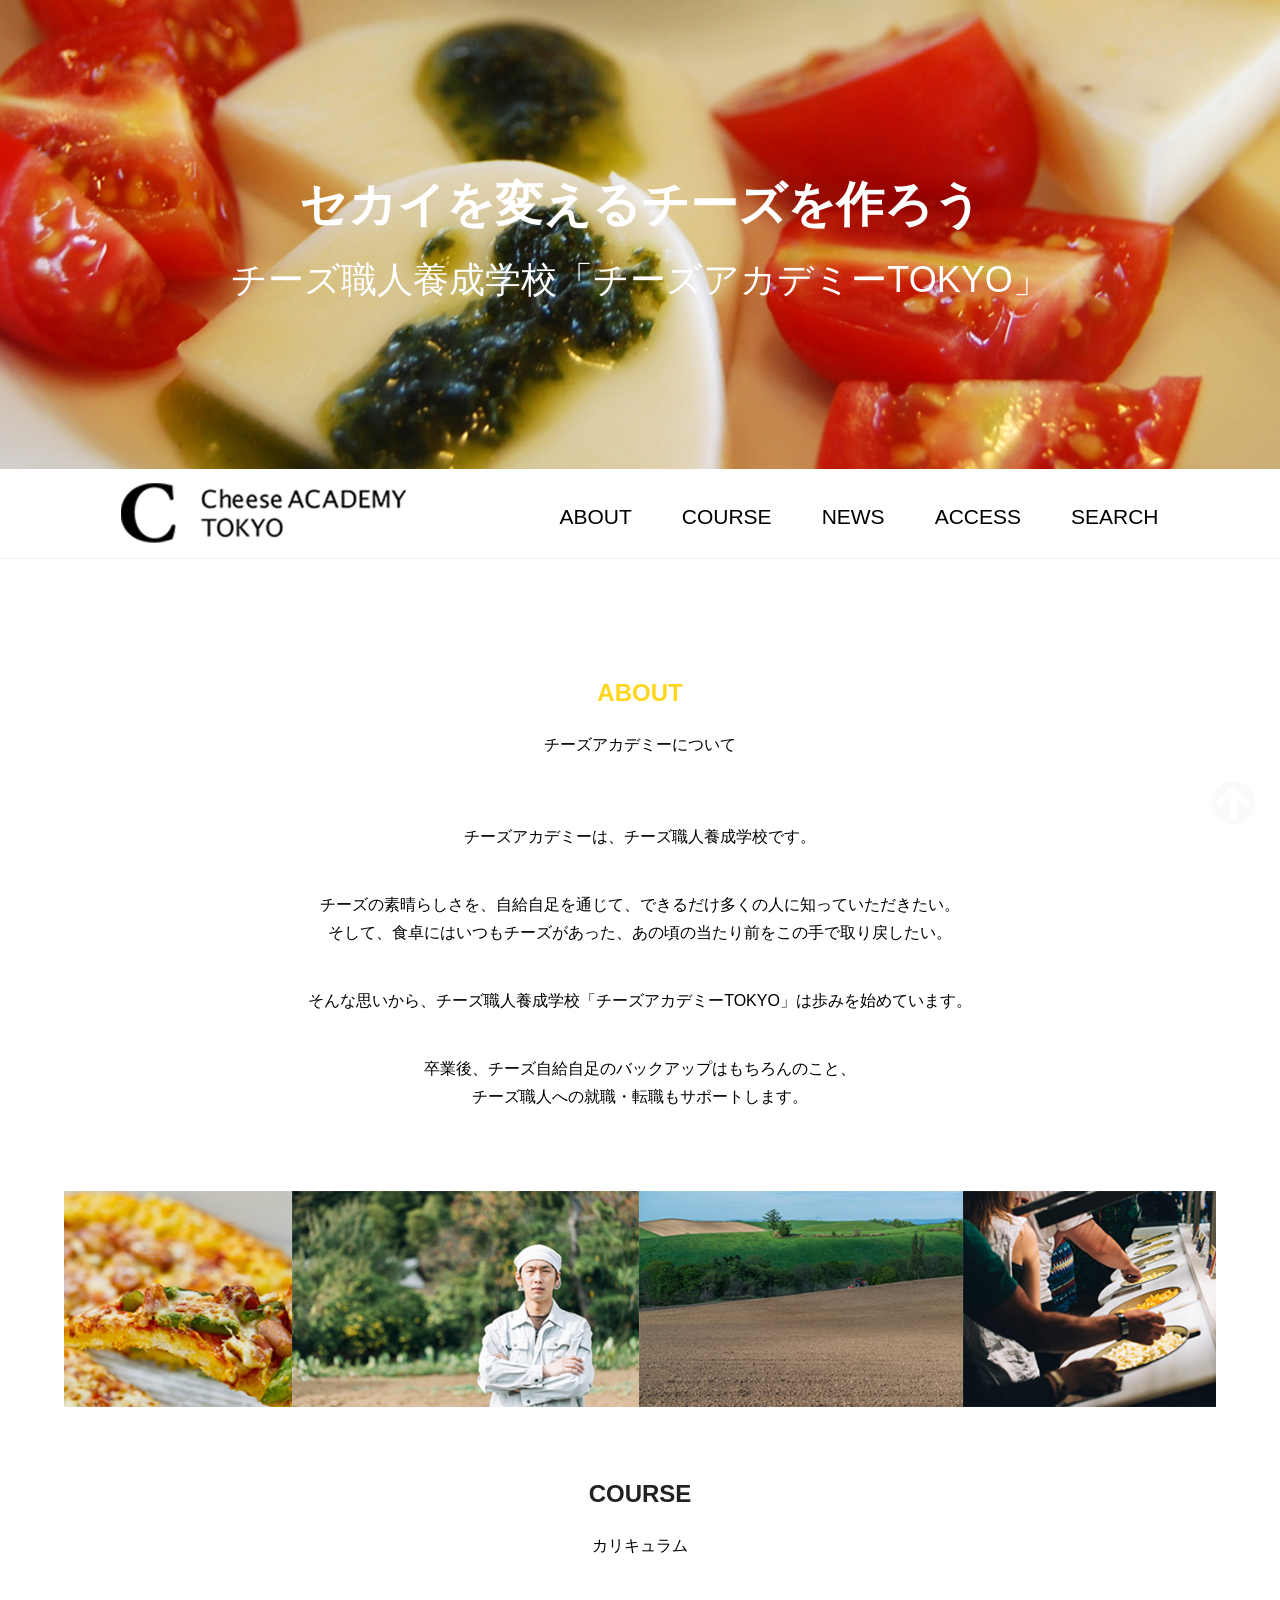
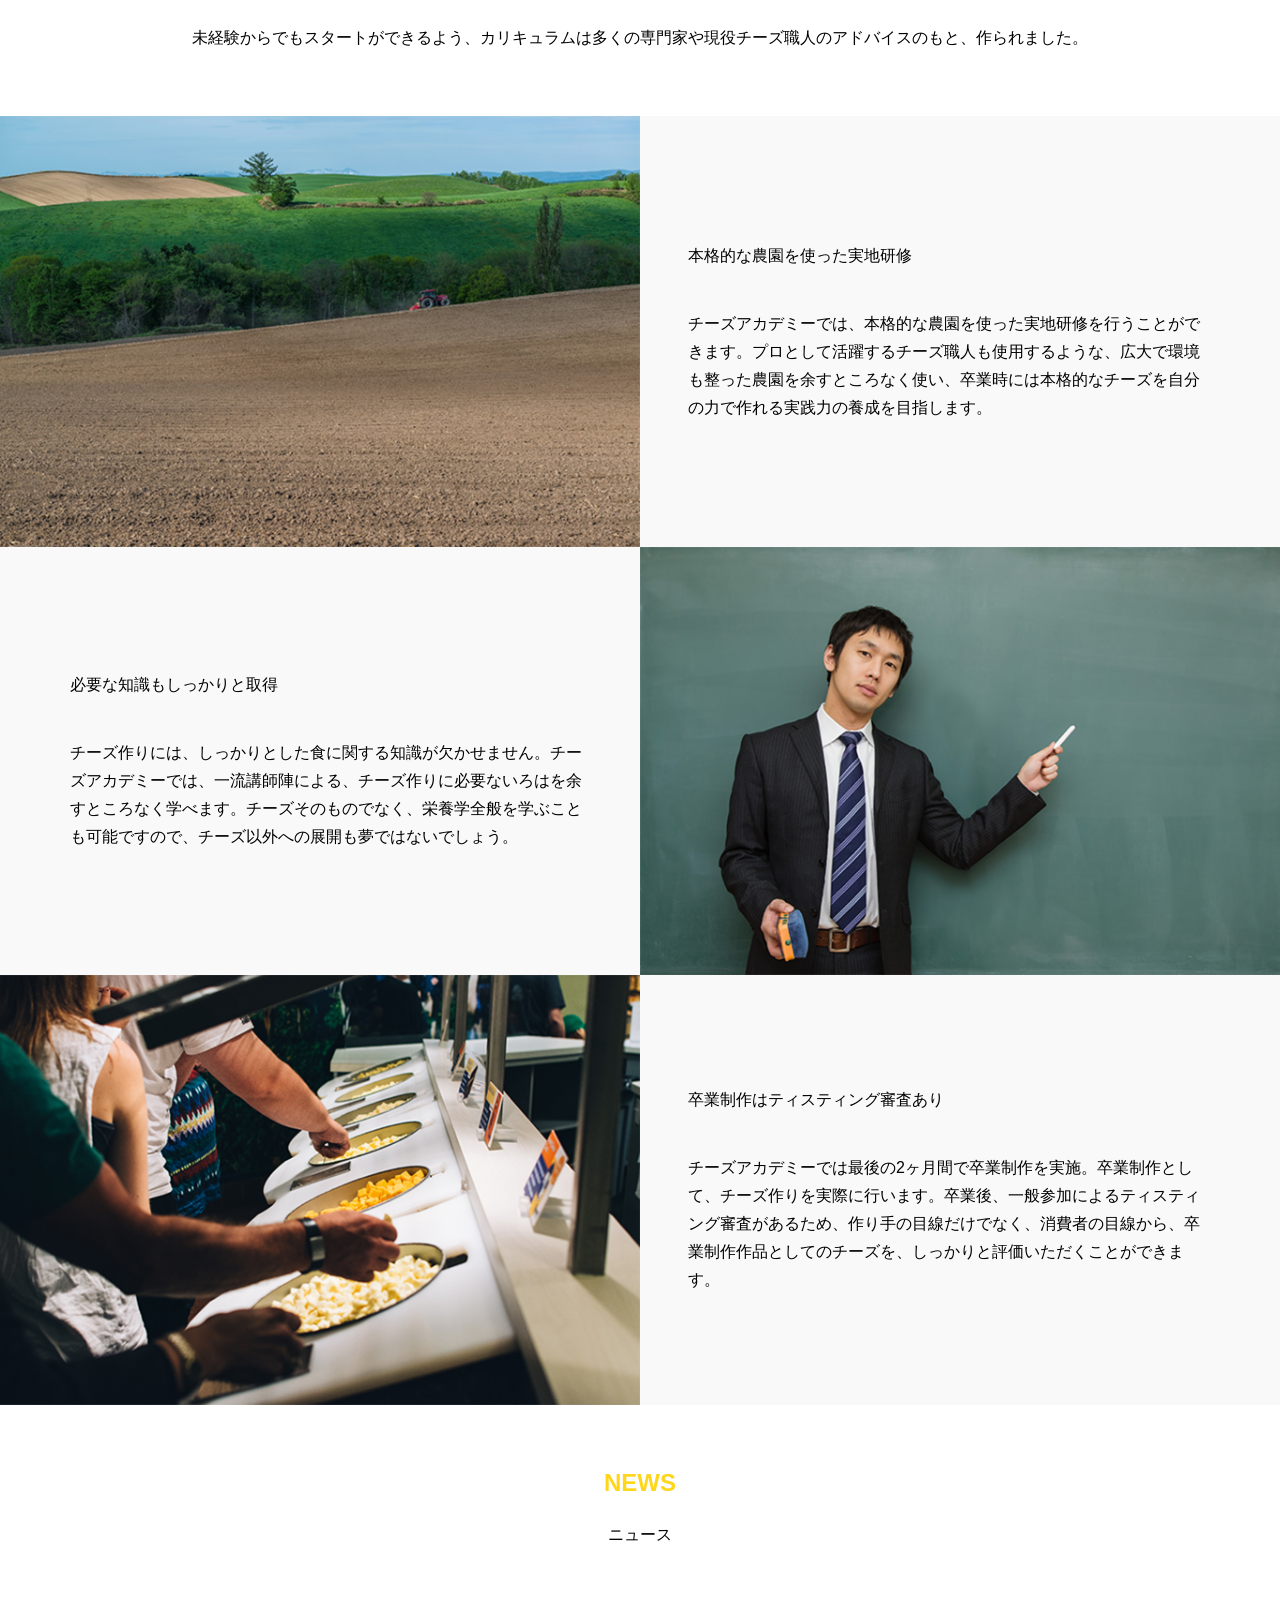
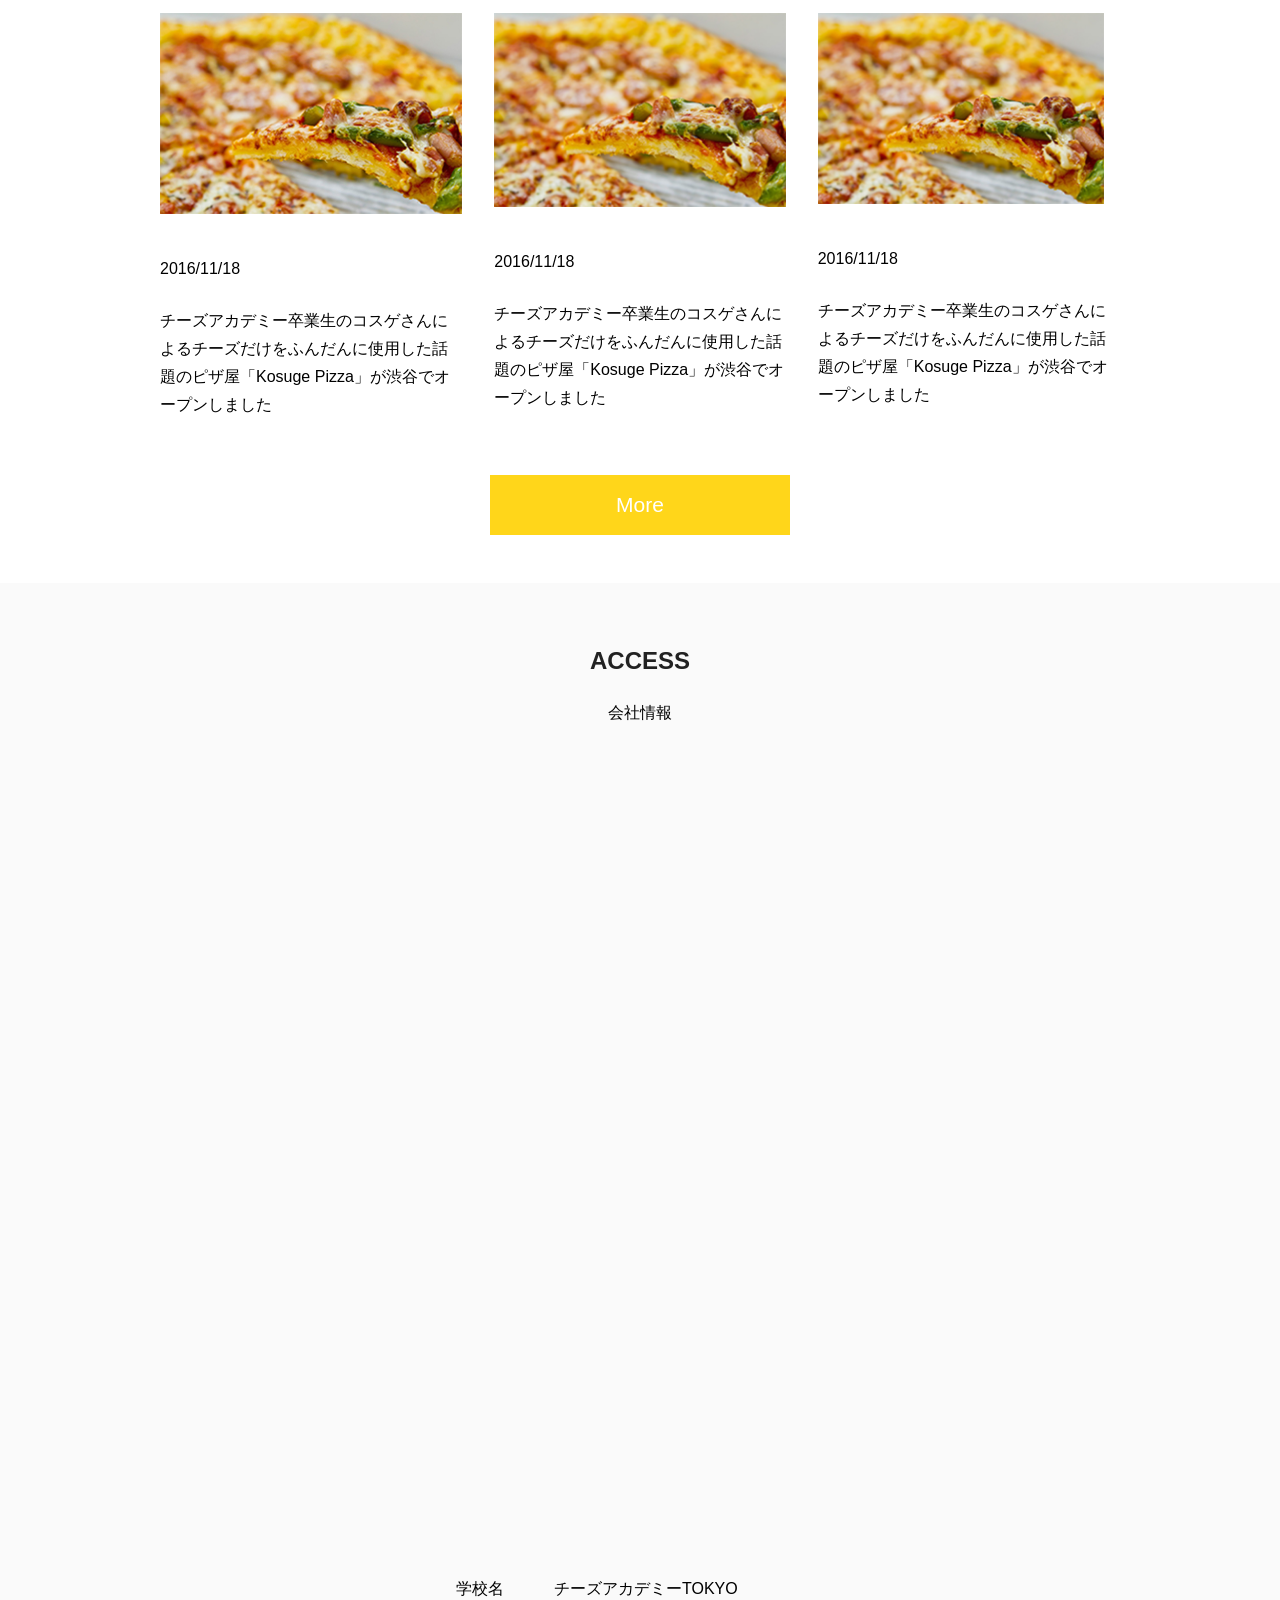
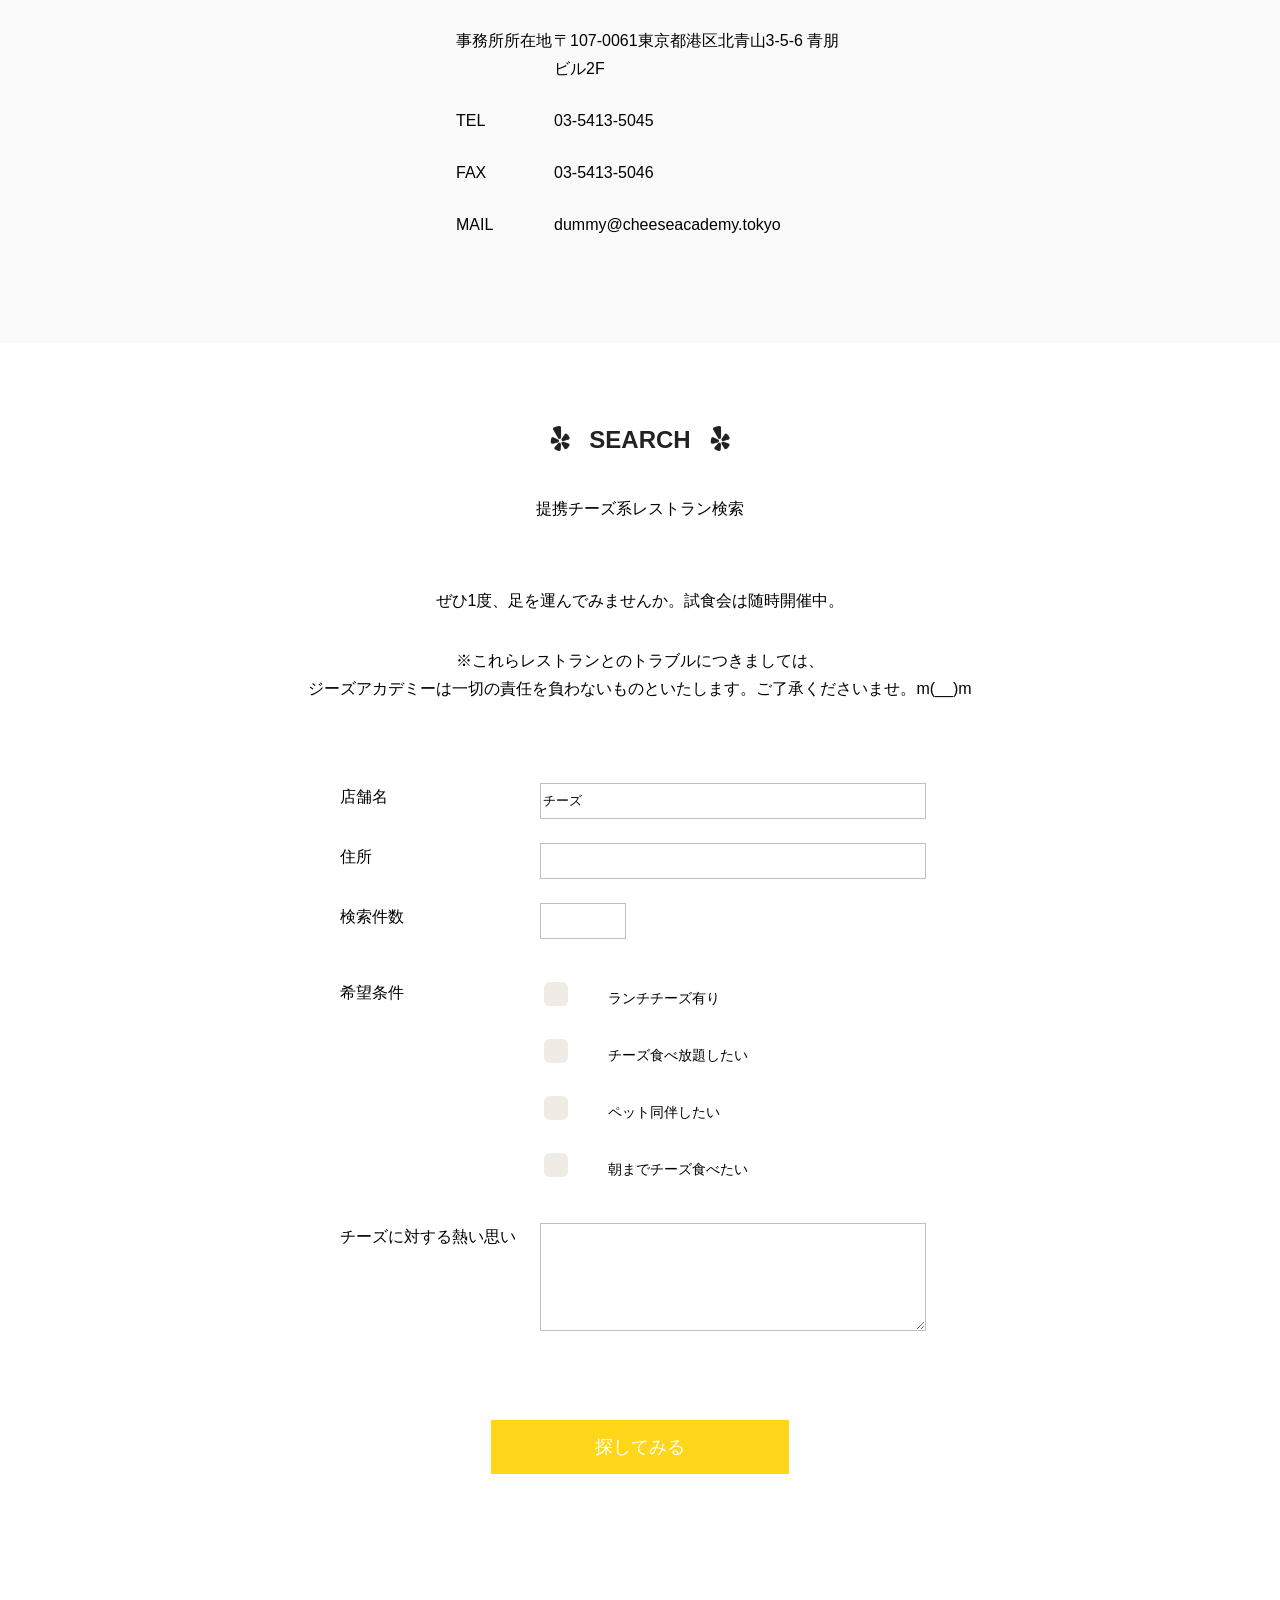
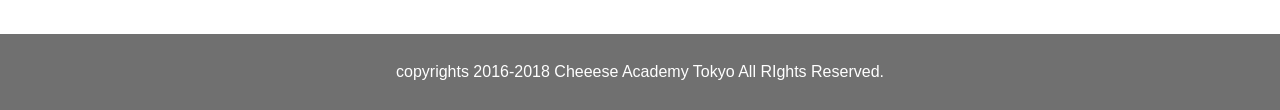
==== index.html @ 46c02a6f "folder structure changed" ====
<!DOCTYPE html>
<html lang="ja">
<head>
    <meta charset="UTF-8">
    <meta name="viewport" content="width=device-width, initial-scale=1.0">
    <meta http-equiv="X-UA-Compatible" content="ie=edge">
    <title>チーズアカデミー</title>
    <meta name="description"
    content="世界を変えるチーズを作ろう。チーズアカデミーは、チーズ職人を養成するための学校です。">
    <meta name="format-detection" content="telephone=no">
    <meta property="og:title" content="チーズアカデミー">
    <meta property="og:type" content="website" />
    <meta property="og:url" content="#" />
    <meta property="og:image" content="images/common/ogimage.png">
    <meta property="og:site_name" content="チーズアカデミー" />
    <meta property="og:description" content="世界を変えるチーズを作ろう。チーズアカデミーは、チーズ職人を養成するための学校です。" />
    <link rel="canonical" href="#">
    <!-- <link rel="icon" href="favicon.ico"> -->
    <link rel="apple-touch-icon" sizes="180x180" href="favicon.ico">
    <!-- <link rel="shortcut icon" href="favicon.ico"> -->
    <!-- <link rel="stylesheet" href="candlestick-master/dist/candlestick.min.css">
    <link rel="stylesheet" href="https://stackpath.bootstrapcdn.com/bootstrap/4.1.3/css/bootstrap.min.css" integrity="sha384-MCw98/SFnGE8fJT3GXwEOngsV7Zt27NXFoaoApmYm81iuXoPkFOJwJ8ERdknLPMO" crossorigin="anonymous"> -->
    <link rel="stylesheet" href="css/reset.css">
    <link rel="stylesheet" href="https://use.fontawesome.com/releases/v5.0.10/css/all.css" integrity="sha384-+d0P83n9kaQMCwj8F4RJB66tzIwOKmrdb46+porD/OvrJ+37WqIM7UoBtwHO6Nlg" crossorigin="anonymous">
    <link rel="stylesheet" href="css/style.css">
</head>
<body>
    <!-- スクロールビヘイビアースムース？？ -->
    <header>
        <div class="header">
            <img src="images/pc/header/hero_img.jpg" alt="" class="hero-img-pc">
            <img src="images/mobile/header/hero_image__mobile.jpg" alt="" class="hero-img-mobile">
            <div class="header-wrapper">
                <h1>セカイを変えるチーズを作ろう</h1>
                <p class=header-text>チーズ職人養成学校「チーズアカデミーTOKYO」</p>
            </div>
        </div>
    </header>

    <!-- <button class="btn-trigger">
        <svg viewBox="0 0 44 44" xmlns:xlink="http://www.w3.org/1999/xlink" role="img" aria-labelledby="menuButtonTitle">
            <title id="menuButtonTitle">Menu</title>
            <symbol id="bar">
                <rect width="28" height="2" fill="#f0f0f0"></rect>
            </symbol>
            <use xlink:href="#bar" x="8" y="14"></use>
            <use xlink:href="#bar" x="8" y="24"></use>
            <use xlink:href="#bar" x="8" y="34"></use>
        </svg>
    </button> -->

    <nav class="nav_uline">
        <div class="list-wrapper">
            <div class="logo-wrapper">
                <img src="images/pc/header/header_logo.png" alt="" class="logo-img">
                <img src="images/mobile/header/header_logo__mobile.png" alt="" class="logo-img-mobile">
            </div>
            <ul class="list">
                <li class="li-parent"><a href="#about" class=li>ABOUT</a></li>
                <li class="li-parent"><a href="#course" class=li>COURSE</a></li>
                <li class="li-parent"><a href="#news" class=li>NEWS</a></li>
                <li class="li-parent"><a href="#access" class=li>ACCESS</a></li>
                <li class="li-parent"><a href="#contact" class=li>SEARCH</a></li>
            </ul>
        </div>

        <div class="nav-icon">
            <div id="nav-drawer">
                <input id="nav-input" type="checkbox" class="nav-unshown">
                <label id="nav-open" for="nav-input">
                    <span></span>
                    <span></span>
                    <span></span>
                </label>
                <label class="nav-unshown" id="nav-close" for="nav-input"></label>
                <div id="nav-content">
                    <ul class="list-mobile">
                        <li class="li-parent-mobile li_about"><a href="#about" class=li>ABOUT</a></li>
                        <li class="li-parent-mobile"><a href="#course" class=li>COURSE</a></li>
                        <li class="li-parent-mobile"><a href="#news" class=li>NEWS</a></li>
                        <li class="li-parent-mobile"><a href="#access" class=li>ACCESS</a></li>
                        <li class="li-parent-mobile li_contact"><a href="#contact" class=li>SEARCH</a></li>
                    </ul>
            </div>
        </div>

    </nav>
    <main>
        <section id="about" class="about">
            <h2>ABOUT</h2>
            <p class="sub-title">チーズアカデミーについて</p>
            <p class="about-text">チーズアカデミーは、チーズ職人養成学校です。</p>
            <p class="about-text">チーズの素晴らしさを、自給自足を通じて、できるだけ多くの人に知っていただきたい。<br>
                そして、食卓にはいつもチーズがあった、あの頃の当たり前をこの手で取り戻したい。</p>
            <p class="about-text">そんな思いから、チーズ職人養成学校「チーズアカデミーTOKYO」は歩みを始めています。</p>
            <p class="about-text-last">卒業後、チーズ自給自足のバックアップはもちろんのこと、<br>
                    チーズ職人への就職・転職もサポートします。</p>
            <ul class="about_list fadein fadein.scrollin">
                <li><img src="images/pc/about/about_04.jpg" alt="" class="about_img"></li>
                <li><img src="images/pc/about/about_03.jpg" alt="" class="about_img"></li>
                <li><img src="images/pc/about/about_02.jpg" alt="" class="about_img"></li>
                <li><img src="images/pc/about/about_01.jpg" alt="" class="about_img"></li>
            </ul>
            <div  class="about_img_mobile fadein fadein.scrollin">
                <img src="images/mobile/about/about_img__mobile.jpg" alt="">
            </div>
        </section>
        <section id="course" class="course">
            <h2 class="course_title">COURSE</h2>
            <p class="curriculum">カリキュラム</p>
            <p class="text">未経験からでもスタートができるよう、カリキュラムは多くの専門家や現役チーズ職人のアドバイスのもと、作られました。</p>
            <div class="div_course">
                <div class="course_img_wrapping fadein fadein.scrollin">
                    <img src="images/pc/course/course_01.jpg" class="training_img">
                </div>
                <div class="training_list">
                    <p class="training_header">本格的な農園を使った実地研修</p>
                    <p class="training_text">チーズアカデミーでは、本格的な農園を使った実地研修を行うことができます。プロとして活躍するチーズ職人も使用するような、広大で環境も整った農園を余すところなく使い、卒業時には本格的なチーズを自分の力で作れる実践力の養成を目指します。</p>
                </div>
            </div>
            <div class=div_knowledge>
                <div class="knowledge_img_wrapping fadein fadein.scrollin">
                    <img src="images/pc/course/course_02.jpg" class="knowledge_img">
                </div>
                <div class="knowledge_list_wrapping">
                    <div class="knowledge_list">
                        <p class="knowledge_header">必要な知識もしっかりと取得</p>
                        <p class="knowledge_text">チーズ作りには、しっかりとした食に関する知識が欠かせません。チーズアカデミーでは、一流講師陣による、チーズ作りに必要ないろはを余すところなく学べます。チーズそのものでなく、栄養学全般を学ぶことも可能ですので、チーズ以外への展開も夢ではないでしょう。</p>
                    </div>
                </div>
            </div>
            <div class="div_tasting">
                <div class="tasting_img_wrapping fadein fadein.scrollin">
                    <img src="images/pc/course/course_03.jpg" class="tasting_img">
               </div>
                <div class="tasting_list">
                    <p class="tasting_header">卒業制作はティスティング審査あり</p>
                    <p class="tasting_text">チーズアカデミーでは最後の2ヶ月間で卒業制作を実施。卒業制作として、チーズ作りを実際に行います。卒業後、一般参加によるティスティング審査があるため、作り手の目線だけでなく、消費者の目線から、卒業制作作品としてのチーズを、しっかりと評価いただくことができます。</p>
                </div>
            </div>
        </section>
        <section>
            <h2 id="news" class="news_title">NEWS</h2>
            <p class="news_title2">ニュース</p>
            <ul class=news_list>
                <li class=news1>
                    <div class="news1_img_wrapping fadein fadein.scrollin"><img src="images/pc/news/news_img.jpg" alt"#" class="news_img1"></div>
                    <p class="news_date1">2016/11/18</p>
                    <p class="news_text1">チーズアカデミー卒業生のコスゲさんによるチーズだけをふんだんに使用した話題のピザ屋「Kosuge Pizza」が渋谷でオープンしました</p>
                </li>
                <li class=news2>
                    <div class="news2_img_wrapping fadein fadein.scrollin"><img src="images/pc/news/news_img.jpg" alt"#" class="news_img2"></div>
                    <p class="news_date2">2016/11/18</p>
                    <p class="news_text2">チーズアカデミー卒業生のコスゲさんによるチーズだけをふんだんに使用した話題のピザ屋「Kosuge Pizza」が渋谷でオープンしました</p>
                </li>
                <li class=news3>
                    <div class="news2_img_wrapping fadein fadein.scrollin"><img src="images/pc/news/news_img.jpg" alt"#" class="news_img3"></div>
                    <p class="news_date3">2016/11/18</p>
                    <p class="news_text3">チーズアカデミー卒業生のコスゲさんによるチーズだけをふんだんに使用した話題のピザ屋「Kosuge Pizza」が渋谷でオープンしました</p>
                </li>
            </ul>
            <a href="#" class="btn">More</a>
        </section>
        <section class="section_access">
            <h2 class="access" id="access">ACCESS</h2>
            <p class="access_title2">会社情報</p>
            <div class="map">
                <iframe src="https://www.google.com/maps/embed?pb=!1m18!1m12!1m3!1d3241.394942515328!2d139.71155614963016!3d35.66727618010041!2m3!1f0!2f0!3f0!3m2!1i1024!2i768!4f13.1!3m3!1m2!1s0x60188c9fa9e2e881%3A0x35396adb5ba7ce03!2sG&#39;s+ACADEMY+TOKYO!5e0!3m2!1sja!2sjp!4v1539443803360&wmode=transparent" width="600" height="450" frameborder="0" style="border:0" allowfullscreen></iframe>
            </div>
            <dl class="access_list_wrapper">
                <dt class="access_item">学校名</dt>
                <dd class="access_text">チーズアカデミーTOKYO</dd>
                <dt class="access_item">事務所所在地</dt>
                <dd class="access_text">〒107-0061東京都港区北青山3-5-6 青朋ビル2F</dd>
                <dt class="access_item">TEL</dt>
                <dd class="access_text">03-5413-5045</dd>
                <dt class="access_item">FAX</dt>
                <dd class="access_text">03-5413-5046</dd>
                <dt class="access_item">MAIL</dt>
                <dd class="access_text access_text_last">dummy@cheeseacademy.tokyo</dd>
            </dl>
        </section>
        <section>
            <h2 id="contact" class="contact">SEARCH</h2>
            <p class="contact_subtitle">提携チーズ系レストラン検索</p>
            <p class="contact_text1">ぜひ1度、足を運んでみませんか。試食会は随時開催中。<br>
            </p>
            <p class="contact_text2">※これらレストランとのトラブルにつきましては、<br>
                ジーズアカデミーは一切の責任を負わないものといたします。ご了承くださいませ。m(__)m</p>
            <form action="#" method="post">
                <dl class="contact-contents">
                    <dt class="contact-text">店舗名</dt>
                    <dd><input type="text" name="name" class="contact-items1" readonly="readonly" value="チーズ"></dd>
                    <dt class="contact-text">住所</dt>
                    <dd><input type="text" name="address" class="contact-items2"></dd>
                    <dt class="contact-text">検索件数</dt>
                    <dd><input type="test" name="number" class="contact-items3"></dd>
                    <dt class="contact-text check-box">希望条件</dt>
                    <dd class="contact-buttons">
                        <label for="reason1" class="form-label"><input type="checkbox" id="reason1" name="cb" value="起業をしたい">ランチチーズ有り</label>
                        <label for="reason2" class="form-label"><input type="checkbox" id="reason2" name="cb" value="チーズ系企業に就職・転職したい">チーズ食べ放題したい</label>
                        <label for="reason3" class="form-label"><input type="checkbox" id="reason3" name="cb" value="チーズと関わる仕事をしており、仕事に生かしたい">ペット同伴したい</label>
                        <label for="reason4" class="form-label form-label-last"><input type="checkbox" id="reason4" name="cb" value="チーズの教養を身につけたい">朝までチーズ食べたい</label>
                    </dd>
                    <dt class="contact-text">チーズに対する熱い思い</dt>
                    <dd><textarea name="detail" cols="30" rows="10" class="contact-items5"></textarea></dd>
                </dl>
                <input type="button" name="submit" value="探してみる" id="submit" class="submit-btn">
            </form>
            <!-- <input class="js-candlestick" type="checkbox" name="candlestick" value="1" id="myId"> -->
            <!-- <table id="table" border="1">
                <tr><th>店舗名</th><th>アクセス</th></tr>
            </table> -->
            <ul class="gallery" id="gallery"></ul>
        </section>

        <section id="content">

        </section>

        <!-- <section>
                <div class="container">
                        <div class="card-wrapper"></div>
                        <div class="form-container active">
                            <form action="">
                                <input placeholder="Card number" type="text" name="number">
                                <input placeholder="Full name" type="text" name="name">
                                <input placeholder="MM/YY" type="text" name="expiry">
                                <input placeholder="CVC" type="text" name="cvc">
                            </form>
                        </div>
                    </div>
        </section> -->
        <section id="footer_btn_wrapper">
            <a href="#" class="back_btn"><span class="fa fa-arrow-up icon-up"></span></a>
        </section>
    </main>
    <footer class="footer_wrapper">
        <p class="footer">copyrights 2016-2018 Cheeese Academy Tokyo All RIghts Reserved.
        </p>
    </footer>
    <script src="js/jquery-3.3.1.min.js"></script>
    <!-- <script src="https://stackpath.bootstrapcdn.com/bootstrap/4.1.3/js/bootstrap.min.js" integrity="sha384-ChfqqxuZUCnJSK3+MXmPNIyE6ZbWh2IMqE241rYiqJxyMiZ6OW/JmZQ5stwEULTy" crossorigin="anonymous"></script>
    <script src="js/hammer.min.js" type="text/javascript"></script>
    <script src="jquery.hammer.js-master/jquery.hammer.js" type="text/javascript"></script>
    <script src="candlestick-master/dist/candlestick.map.css" type="text/javascript"></script> -->
    <script src="js/imagesloaded.pkgd.min.js"></script>
    <script src="js/masonry.pkgd.min.js"></script>
    <script src="card-master/dist/jquery.card.js"></script>
    <script src="js/script.js"></script>


</body>
</html>
---- candlestick-master/dist/candlestick.min.css ----
.candlestick-wrapper{position:relative;display:inline-block;width:60px;height:auto}.candlestick-wrapper .candlestick-bg.candlestick-disabled{cursor:not-allowed;opacity:.4}.candlestick-wrapper .candlestick-bg.candlestick-disabled.readonly{opacity:.7}.candlestick-wrapper .candlestick-bg,.candlestick-wrapper .candlestick-bg .candlestick-off:before,.candlestick-wrapper .candlestick-bg .candlestick-on:after{background-color:#f5f5f5;border:2px solid #E8E8E8;height:16px;border-radius:15px}.candlestick-wrapper .candlestick-bg.on,.candlestick-wrapper .candlestick-bg.on .candlestick-off:before,.candlestick-wrapper .candlestick-bg.on .candlestick-on:after{background-color:#5cb85c}.candlestick-wrapper .candlestick-bg.off,.candlestick-wrapper .candlestick-bg.off .candlestick-off:before,.candlestick-wrapper .candlestick-bg.off .candlestick-on:after{background-color:#d9534f}.candlestick-wrapper .candlestick-bg.grab:not(.candlestick-disabled ) .candlestick-toggle{cursor:-webkit-grab;cursor:-moz-grab;cursor:grab}.candlestick-wrapper .candlestick-bg .candlestick-toggle{position:absolute;z-index:1;top:0;left:25%;width:20px;height:20px;border-radius:50%;background-color:#e9e9e9;border:1px solid #E8E8E8;transition:.3s;box-shadow:2px 2px 4px rgba(75,75,75,.5)}.candlestick-wrapper .candlestick-bg .candlestick-nc,.candlestick-wrapper .candlestick-bg .candlestick-off,.candlestick-wrapper .candlestick-bg .candlestick-on{cursor:pointer;display:inline-block;vertical-align:middle;height:16px;width:20px}.candlestick-wrapper .candlestick-bg .candlestick-off{position:absolute;left:0;top:0;bottom:0;text-align:center;height:16px;line-height:16px}.candlestick-wrapper .candlestick-bg .candlestick-nc{position:relative;vertical-align:top;left:20px;top:-2px;height:16px;line-height:16px}.candlestick-wrapper .candlestick-bg .candlestick-on{position:absolute;right:0;top:0;bottom:0;text-align:center;height:16px;line-height:16px}.candlestick-wrapper .candlestick-bg .candlestick-on i,.candlestick-wrapper .candlestick-bg.on .candlestick-off i{color:#5cb85c}.candlestick-wrapper .candlestick-bg .candlestick-off i,.candlestick-wrapper .candlestick-bg.off .candlestick-on i{color:#d9534f}.candlestick-wrapper.candlestick-contents{width:306px;height:56px}.candlestick-wrapper.candlestick-contents .candlestick-bg .candlestick-nc,.candlestick-wrapper.candlestick-contents .candlestick-bg .candlestick-off,.candlestick-wrapper.candlestick-contents .candlestick-bg .candlestick-on{width:100px;display:inline-block;height:60px;text-align:center}.candlestick-wrapper.candlestick-contents .candlestick-bg .candlestick-nc{left:100px}.candlestick-wrapper.candlestick-contents .candlestick-bg .candlestick-nc:after,.candlestick-wrapper.candlestick-contents .candlestick-bg .candlestick-off:after,.candlestick-wrapper.candlestick-contents .candlestick-bg .candlestick-on:after{content:attr(data-content);line-height:56px;font-weight:700;text-transform:uppercase}.candlestick-wrapper.candlestick-contents .candlestick-bg,.candlestick-wrapper.candlestick-contents .candlestick-bg .candlestick-off:before,.candlestick-wrapper.candlestick-contents .candlestick-bg .candlestick-on:after{background-color:transparent;border:none;height:100%;border-radius:0}.candlestick-wrapper.candlestick-contents .candlestick-bg{background-color:#FFF;border:3px solid #ededed;border-radius:25px}.candlestick-wrapper.candlestick-contents .candlestick-bg .candlestick-toggle{z-index:0;background-color:#d9534f;border-radius:25px;border:4px solid #FFF;width:100px;height:56px}.candlestick-wrapper.candlestick-contents .candlestick-bg.default .candlestick-nc:after,.candlestick-wrapper.candlestick-contents .candlestick-bg.off .candlestick-off:after,.candlestick-wrapper.candlestick-contents .candlestick-bg.on .candlestick-on:after{color:#FFF}.candlestick-wrapper.candlestick-size-lg{width:120px}.candlestick-wrapper.candlestick-size-lg .candlestick-bg,.candlestick-wrapper.candlestick-size-lg .candlestick-bg .candlestick-off:before,.candlestick-wrapper.candlestick-size-lg .candlestick-bg .candlestick-on:after{height:30px}.candlestick-wrapper.candlestick-size-lg .candlestick-bg .candlestick-toggle{width:40px;height:40px}.candlestick-wrapper.candlestick-size-lg .candlestick-bg .candlestick-nc,.candlestick-wrapper.candlestick-size-lg .candlestick-bg .candlestick-off,.candlestick-wrapper.candlestick-size-lg .candlestick-bg .candlestick-on{height:30px;line-height:30px;width:40px}.candlestick-wrapper.candlestick-size-lg .candlestick-bg .candlestick-nc{left:40px}.candlestick-wrapper.candlestick-size-lg .candlestick-bg .candlestick-off i,.candlestick-wrapper.candlestick-size-lg .candlestick-bg .candlestick-on i{font-size:20px;line-height:30px}.candlestick-wrapper.candlestick-size-sm{width:45px}.candlestick-wrapper.candlestick-size-sm .candlestick-bg,.candlestick-wrapper.candlestick-size-sm .candlestick-bg .candlestick-off:before,.candlestick-wrapper.candlestick-size-sm .candlestick-bg .candlestick-on:after{height:15px}.candlestick-wrapper.candlestick-size-sm .candlestick-bg .candlestick-toggle{width:15px;height:15px}.candlestick-wrapper.candlestick-size-sm .candlestick-bg .candlestick-nc,.candlestick-wrapper.candlestick-size-sm .candlestick-bg .candlestick-off,.candlestick-wrapper.candlestick-size-sm .candlestick-bg .candlestick-on{height:15px;line-height:15px;width:15px}.candlestick-wrapper.candlestick-size-sm .candlestick-bg .candlestick-nc{left:15px}.candlestick-wrapper.candlestick-size-sm .candlestick-bg .candlestick-off i,.candlestick-wrapper.candlestick-size-sm .candlestick-bg .candlestick-on i{font-size:10px;line-height:15px}.candlestick-wrapper.candlestick-size-xs{width:30px}.candlestick-wrapper.candlestick-size-xs .candlestick-bg,.candlestick-wrapper.candlestick-size-xs .candlestick-bg .candlestick-off:before,.candlestick-wrapper.candlestick-size-xs .candlestick-bg .candlestick-on:after{height:10px}.candlestick-wrapper.candlestick-size-xs .candlestick-bg .candlestick-toggle{width:10px;height:10px}.candlestick-wrapper.candlestick-size-xs .candlestick-bg .candlestick-nc,.candlestick-wrapper.candlestick-size-xs .candlestick-bg .candlestick-off,.candlestick-wrapper.candlestick-size-xs .candlestick-bg .candlestick-on{height:10px;line-height:10px;width:10px}.candlestick-wrapper.candlestick-size-xs .candlestick-bg .candlestick-nc{left:10px}.candlestick-wrapper.candlestick-size-xs .candlestick-bg .candlestick-off i,.candlestick-wrapper.candlestick-size-xs .candlestick-bg .candlestick-on i{display:block;font-size:7px;line-height:10px;margin-top:0}
---- css/style.css ----
@charset "utf-8";

body {
    font-family: "Yu Gothic", "游ゴシック", YuGothic, "游ゴシック体", arial, sans-serif;
    font-size: 16px;
    line-height: 1.75em;
  }

img{
    max-width: 100%;
    height: auto;
}

h2{
    font-size: 24px;
    color: #ffd61a;
    font-weight: bold;
    margin-bottom: 24px;
}

/* ----------------- */
/* fade-in */
/* ----------------- */

.fadein {
    opacity : 0;
    transform : translate(0, 50px);
    transition : all 200ms;
}
.fadein.scrollin {
    opacity : 1;
    transform : translate(0, 0);
}

/* ----------------- */
/* top */
/* ----------------- */

.header{
    position: relative;

}

.hero-img-mobile{
    display: none;
}

.header-wrapper{
    position: absolute;
    top: 50%;
    left: 50%;
    transform: translate3d(-50%, -50%, 0);
    width: 960px;
    height: auto;
    text-align: center;
}

h1{
    font-size: 48px;
    color: #ffffff;
    margin-bottom: 40px;
    font-weight: bold;
    line-height: 42px;
}

.header-text{
    font-size: 36px;
    color: #ffffff;

}

/* ----------------- */
/* navigation */
/* ----------------- */

/* .btn-trigger{
    display: none;
} */

.list-wrapper{
    max-width: 1140px;
    height: 80px;
    display: flex;
    justify-content: space-around;
    align-items: center;
    margin: auto;
}

.logo-img{
    width: auto;
    max-height: 60px;
}

.list{
    display: flex;
    align-items: center;

}

.li{
    font-size: 21px;
    color: #000000;
    height: 80px;
    text-decoration: none;
    margin-left: 50px;
}

.nav_uline{
    max-width: 100%;
    border-bottom: solid 1px #efefef;
    margin-bottom: 120px;

}

.logo-img-mobile{
    display: none;
}

.nav-icon{
    display: none;
}

/* ----------------- */
/* about */
/* ----------------- */

.about{
    text-align: center;
}


.sub-title{
    margin-bottom: 64px;
}

.about-text{
    margin-bottom: 40px;
}

.about-text-last{
    margin-bottom: 80px;
}

.about_list{
    display: flex;
    margin: 64px;
}

.about_img_mobile{
    display: none;
}

/* ----------------- */
/* course */
/* ----------------- */

.course{
    text-align: center;
}

.course_title{
    font-size: 24px;
    color: #222222;
}

.curriculum{
    margin-bottom: 64px;
}

.text{
    margin-bottom: 64px;
}

/* 研修部分 */

.div_course{
    display: flex;
    justify-content: center;
    align-items: center;
    background-color: #f9f9f9;

}

.course_img_wrapping{
    max-width: 640px;
    order: 1;
}

.training_img{
    display: block;
    Width: 100%;
}

.training_list{
    order: 2;
    width: 640px;
}

.training_header{
    max-width: 522px;
    padding-left: 48px;
    margin-bottom: 40px;
    text-align: left;
}

.training_text{
    max-width: 522px;
    padding-left: 48px;
    text-align: left;
}

/* 知識部分 */

.div_knowledge{
    display: flex;
    justify-content: center;
    align-items: center;
    background-color: #f9f9f9;
}


.knowledge_img_wrapping{
    max-width: 640px;
    order: 2;

}

.knowledge_img{
    display: block;
    Width: 100%;
}

.knowledge_list_wrapping{
    order: 1;
    width: 640px;
}

.knowledge_list{
    display: block;
    max-width: 570px;
    float: right;
    margin-right: 48px;
}
.knowledge_header{
    max-width: 522px;
    margin-bottom: 40px;
    text-align: left;
}

.knowledge_text{
    max-width: 522px;
    text-align: left;
}

/* tasting部分 */

.div_tasting{
    display: flex;
    justify-content: center;
    align-items: center;
    background-color: #f9f9f9;

}


.tasting_img_wrapping{
    max-width: 640px;
    order: 1;
}

.tasting_img{
    display: block;
    Width: 100%;
}

.tasting_list{
    order: 2;
    width: 640px;

}

.tasting_header{
    max-width: 522px;
    padding-left: 48px;
    margin-bottom: 40px;
    text-align: left;
}

.tasting_text{
    max-width: 522px;
    padding-left: 48px;
    text-align: left;
}

/* ----------------- */
/* news */
/* ----------------- */

.news_title{
    margin-top: 64px;
    text-align: center;
}

.news_title2{
    text-align: center;
    margin-bottom: 64px;
}

.news_list{
    max-width: 960px;
    display: flex;
    justify-content: center;
    margin-bottom: 56px;
    margin: 0 auto 56px;
}

.news1_img_wrapping{
    margin-right: 16px;
    margin-bottom: 32px;
}
.news_date1{
    margin-right: 16px;
    margin-bottom: 24px;

}
.news_text1{
    margin-right: 16px;
}

.news2_img_wrapping{
    margin-left: 16px;
    margin-right: 16px;
    margin-bottom: 32px;
}
.news_date2{
    margin-right: 16px;
    margin-left: 16px;
    margin-bottom: 24px;
}
.news_text2{
    margin-right: 16px;
    margin-left: 16px;
}

.news3_img_wrapping{
    margin-left: 16px;
    margin-bottom: 32px;
}
.news_date3{
    margin-left: 16px;
    margin-bottom: 24px;

}
.news_text3{
    margin-left: 16px;
}

.btn{
    display: flex;
    justify-content: center;
    align-items: center;
    width: 300px;
    height: 60px;
    margin: auto;
    margin-bottom: 48px;
    font-size: 21px;
    background-color: #ffd61a;
    color: #fff;
    text-decoration: none;
}

/* ----------------- */
/* access */
/* ----------------- */

.section_access{
    background-color: #fafafa;
}

.access{
    padding-top: 64px;
    margin-bottom: 24px;
    text-align: center;
    font-size: 24px;
    color: #222222;
}

.access_title2{
    margin-bottom: 64px;
    text-align: center;
}

.map{
    margin: 0 auto;
    margin-bottom: 64px;
    position: relative;
    width: 100%;
    padding-top: 56.25%;
  }

.map iframe {
    position: absolute;
    top: 0;
    left: 0;
    width: 100% !important;
    height: 100% !important;
}

.access_list_wrapper{
    width: 408px;
    display: flex;
    flex-wrap: wrap;
    margin: auto;
    padding-bottom: 80px;
}

.access_item{
    width: 98px;
    padding-left: 20px;
}

.access_text{
    width: 290px;
    text-align: left;
    margin-bottom: 24px;
}


/* ----------------- */
/* contact */
/* ----------------- */

.contact{
    color: #222222;
    font-size: 24px;
    text-align: center;
    margin-top: 64px;
}

.contact::before, .contact::after{

    font-family: "Font Awesome 5 brands";
    -webkit-font-smoothing: antialiased;
    display: inline-block;
    font-style: normal;
    font-variant: normal;
    text-rendering: auto;
    line-height: 1;
    margin: 20px;

    content: "\f1e9";
}

.contact_subtitle{
    margin-bottom: 64px;
    text-align: center;
}

.contact_text1{
    text-align: center;
    margin-bottom: 32px;
}

.contact_text2{
    text-align: center;
    margin-bottom: 80px;
}

.contact-contents{
    display: flex;
    flex-wrap: wrap;
    width: 600px;
    margin: auto;
    margin-bottom: 40px;
}

.contact-text{
    width: 200px;
    text-align: left;
}

.contact-items1{
    width: 386px;
    height: 36px;
    box-sizing: border-box;
    border: solid 1px #bfbfbf;
    margin-bottom: 24px;
}

.form-label{
    display: block;
    width: 400px;
    margin-bottom: 24px;
}

.form-label-last{
    margin-bottom: 0;
}

.contact-items2{
    width: 386px;
    height: 36px;
    box-sizing: border-box;
    border: solid 1px #bfbfbf;
    margin-bottom: 24px;
}

.contact-items3{
    width: 86px;
    height: 36px;
    box-sizing: border-box;
    border: solid 1px #bfbfbf;
    margin: 0 300px 40px 0;
}

.contact-items5{
    width: 386px;
    height: 108px;
    box-sizing: border-box;
    border: solid 1px #bfbfbf;
    margin-bottom: 40px;
}

.contact-buttons{
    width: 386px;
    font-size: 14px;
    margin-bottom: 40px;
}


input[type*="checkbox"]{
    -webkit-appearance: none;
    -moz-appearance: none;
    appearance: none;
    width: 24px;
    height: 24px;
    margin-right: 40px;
    /* border: solid 1px #a0a0a0; */
    background-color: #f0ebe5;
    border-radius: 25%;
    vertical-align: -6px;
}

input[type*="checkbox"]:checked{
    background-color: #000000;

}

.submit-btn{
    -webkit-appearance: none;
    -moz-appearance: none;
    appearance: none;
    border: none;
    margin-bottom: 64px;
    display: flex;
    justify-content: center;
    align-items: center;
    width: 298px;
    height: 54px;
    margin: auto;
    font-size: 18px;
    background-color: #ffd61a;
    color: #fff;
    text-decoration: none;
}

/* ----------------- */
/* gallery */
/* ----------------- */

.gallery{
    margin-top: 80px;
    margin-bottom: 80px;
    padding: 0;
    display: flex;
    justify-content: center;
}

.gellery-item{
    list-style: none;
    margin-top: 10px;
}

.gallery-item.is-loading{
    opacity: 0;
}


/* ----------------- */
/* back-to-top button */
/* ----------------- */

.footer_btn_wrapper{
    position: relative;
}

.back_btn{
    position: fixed;
    bottom: 75px;
    right: 25px;
    display: flex;
    align-content: center;
    width: 44px;
    height: 44px;
    border: #ffffff;
    border-width: 5px;
    border-radius: 50%;
    background-color: #707070;
    text-decoration: none;

}

.icon-up{
    display: block;
    color: #fff;
    text-align: center;
    font-size: 2.4rem;
    margin: auto;

}

/* ----------------- */
/* footer */
/* ----------------- */



.footer{
    margin-top: 80px;
    text-align: center;
    background-color: #707070;
    color: #ffffff;
    padding-top: 24px;
    padding-bottom: 24px;
}












/* ------------------------------------------------ */
/* ------------------------------------------------ */
/* mobile query */
/* ------------------------------------------------ */
/* ------------------------------------------------ */

@media screen and (max-width: 640px){
/* ----------------- */
/* mobile query */
/* ----------------- */

h1{
    font-size: 24px;
    color: #ffffff;
    margin-bottom: 20px;
    font-weight: bold;
}

h2{
    font-size: 21px;
    color: #ffd61a;
    font-weight: bold;
    margin-bottom: 24px;
}

br {
    display: none;
}

/* ----------------- */
/* top */
/* ----------------- */

.hero-img-pc{
    display: none;
}

.header{
    position: relative;
    margin-top: 62px;
}

.hero-img-mobile{
    display: block;
    height: 250px;
    width: auto;
    margin: auto;
}

.header-wrapper{
    position: absolute;
    top: 50%;
    left: 50%;
    transform: translate3d(-50%, -50%, 0);
    width: 100%;
    text-align: center;
}

.header-text{
    font-size: 16px;
    color: #ffffff;

}

/* ----------------- */
/* navigation */
/* ----------------- */

.nav_uline{
    margin-bottom: 32px;
    display: block;
    position: fixed;
    top: 0;
    border: none;
    z-index: 3;
}

.list-wrapper{
    display: block;
    position: fixed;
    top: 0;
    left: 0;
    width: 100%;
    height: auto;
    padding-top: 16px;
    padding-bottom: 16px;
        /* marginではなく */
    background-color: rgba(250,250,250,0.9);
}

.logo-wrapper{
    display: block;
    width: 100%;
}

.logo-img{
    display: none;
}

.logo-img-mobile{
    display: block;
    height: 30px;
    margin: 0 auto;
}

.li-parent{
    display: none;
}

/* ----------------- */
/* hamberger menu */
/* ----------------- */

.nav-icon{
    display: block;
    position: fixed;
    top: 0;
    right:  0;
    z-index: 
}

#nav-drawer {
    position: relative;
}

/*チェックボックス等は非表示に*/
.nav-unshown {
    display:none;
}

/*アイコンのスペース*/
#nav-open {
    display: inline-block;
    width: 30px;
    height: 22px;
    vertical-align: middle;
    margin-top: 16px;
    margin-bottom: 16px;
    margin-right: 10px;
}

/*ハンバーガーアイコンをCSSだけで表現*/
/* #nav-open span, #nav-open span:before, #nav-open span:after { */
#nav-open span{
    position: absolute;
    height: 2px;/*線の太さ*/
    width: 28px;/*長さ*/
    border-radius: 10px;
    background: #555;
    display: block;
    content: '';
    cursor: pointer;
}

#nav-open span:nth-of-type(2) {
    bottom: 26px;
}

#nav-open span:nth-of-type(3) {
    bottom: 16px;
}

/*中身*/
#nav-content {
    overflow: auto;
    position: fixed;
    top: 0;
    left: 0;
    z-index: 10;
    width: 100%;
    max-width: 500px;
    height: 100%;
    transition: .3s ease-in-out;
    -webkit-transform: translateX(-105%);
    transform: translateX(-105%);
}

.list-mobile{
    display: flex;
    position: fixed;
    top: 0;
    left: 0;
    width: 100%;
    height: 100%;
    background-color: rgba(250,250,250,0.9);
    flex-direction: column;
    flex-wrap: wrap;
    align-items: center;
}

.li-parent-mobile{
    display: block;
    margin: auto;
    text-align: center;
}

/* .list-mobile > li{
    display: block;
    margin: 0 0 60px;
    text-align: center;
} */

.li{
    font-size: 18px;
    margin: 0;
}

.li_about{
    margin-top: 84px;
}

.li_contact{
    margin-bottom: 84px;
}

/*チェックが入ったらもろもろ表示*/

#nav-input:checked ~ #nav-content {
    -webkit-transform: translateX(0%);
    transform: translateX(0%);/*中身を表示（右へスライド）*/
    box-shadow: 6px 0 25px rgba(0,0,0,.15);
}

/* 押されたら❌に変更する */
#nav-input:checked ~ #nav-open > span:nth-of-type(1){
    transform: translateY(10px) rotate(-45deg);
    z-index: 100;
}

#nav-input:checked ~ #nav-open > span:nth-of-type(2){
    opacity: 0;
}

#nav-input:checked ~ #nav-open > span:nth-of-type(3){
    transform: translateY(-10px) rotate(45deg);
    z-index: 100;

}

    /* ----------------- */
    /* buttonタグによるハンバーガーメニュー */
    /* ----------------- */
/* 
.btn-trigger{
    appearance: none;
    -webkit-appearance: none;
    display: block;
    position: fixed;
    top: 16px;
    right: 12px;
    width: 30px;
    padding: 0;
    border: none;
    background-color: transparent;
    box-shadow: none;
    outline: none;
    -webkit-tap-highlight-color: rgba(0,0,0,0);
    z-index: 100;
}

.btn-trigger.active use:nth-of-type(1){
    transform: translateY(30px) rotate(-45deg);
}

.btn-trigger.active use:nth-of-type(2){
    opacity: 0;
}

.btn-trigger.active use:nth-of-type(3){
    transform: translateX(35px) translateY(-15px) rotate(45deg);
}

.list{
    position: fixed;
    top: 0;
    left: 0;
    width: 100%;
    height: 100%;
    background-color: rgba(200,200,200,0.9);
    padding: 84px 0 0;
}

.li-parent{
    margin: 0 0 60px;
    text-align: center;
}

.li{
    display: block;
    font-size: 21px;
} */


/* ----------------- */
/* about */
/* ----------------- */

.about{
    margin-top: 32px;
    margin-bottom: 24px;
    text-align: center;
}


.sub-title{
    margin-bottom: 40px;
}

.about-text{
    max-width: 100%;
    margin-bottom: 0;
    margin-left: 10px;
    margin-right: 10px;
    text-align: left;
}

.about-text-last{
    margin: 10px;
    text-align: left;
    margin-bottom: 40px;
}

.about_list{
    display: none;
}

.about_img_mobile{
    display: block;
}

/* ----------------- */
/* course */
/* ----------------- */

.course{
    margin-top: 32px;
}

.curriculum{
    display: none;
}

.text{
    text-align-last: left;
    margin: 0 10px 40px 10px;
}
.div_course{
    display: block;
}

.training_list{
    max-width: 100%;
}

.training_header{
    max-width: 100%;
    padding: 0;
    margin-top: 20px;
    margin-left: 10px;
    margin-bottom: 20px;
    font-size: 21px;

}

.training_text{
    max-width: 100%;
    padding: 0;
    margin-left: 10px;
    margin-right: 10px;
    margin-bottom: 20px;
}

.div_knowledge{
    display: block;
}

.knowledge_list_wrapping{
    max-width: 100%;
}

.knowledge_list{
    max-width: 100%;
    margin: 0;
}

.knowledge_header{
    max-width: 100%;
    padding: 0;
    margin-top: 20px;
    margin-left: 10px;
    margin-bottom: 20px;
    font-size: 21px;
}

.knowledge_text{
    max-width: 100%;
    padding: 0;
    margin-left: 10px;
    margin-right: 10px;
    margin-bottom: 20px;
}

.div_tasting{
    display: block;
    margin-bottom: 32px;
}

.tasting_list{
    max-width: 100%;
}

.tasting_header{
    max-width: 100%;
    padding: 0;
    margin-top: 20px;
    margin-left: 10px;
    margin-bottom: 20px;
    font-size: 21px;

}

.tasting_text{
    max-width: 100%;
    padding: 0 0 40px 0;
    margin-left: 10px;
    margin-right: 10px;
    margin-bottom: 20px;
}

/* ----------------- */
/* news */
/* ----------------- */

.news_title{
    margin-top: 0;

}

.news_title2{
    margin-bottom: 24px;
}

.news_list{
    display: block;

}

.news1_img_wrapping{
    margin: 0 0 20px 0;
}

.news_date1{
    margin: 0 0 20px 10px;
}

.news_text1{
    margin: 0 10px 40px 10px;

}

.news2_img_wrapping{
    margin: 0 0 20px 0;
}

.news_date2{
    margin: 0 0 20px 10px;
}

.news_text2{
    margin: 0 10px 40px 10px;

}

.news3_img_wrapping{
    margin: 0 0 20px 0;
}

.news_date3{
    margin: 0 0 20px 10px;
}

.news_text3{
    margin: 0 10px 40px 10px;

}

.btn{
    width: 100%;
    max-width: 356px;
    height: 50px;
    margin-bottom: 40px;
}

/* ----------------- */
/* access */
/* ----------------- */

.access{
    padding: 20px;
    margin: 0;
}

.access_title2{
    margin-bottom: 40px;
}

.map{
    padding-top: 75%;
    margin-bottom: 20px;
    z-index: 1;

}

iframe{
    z-index: 0;
}

.access_list_wrapper{
    display: block;
    padding-bottom: 0;
    max-width: 100%; 
    margin: 0;
}

.access_item{
    margin-left: 10px;
    padding: 0;
    padding-bottom: 12px;
}

.access_text{
    width: 100%;
    margin: 0 10px 40px 10px;
}

.access_text_last{
    padding-bottom: 40px;
}


/* ----------------- */
/* contact */
/* ----------------- */

.contact{
    margin-top: 40px;
}

.contact_subtitle{
    margin-bottom: 40px;
}
.contact_text1{
    margin: 0 10px 40px 10px;
    text-align: left;
}

.contact_text2{
    margin: 0 10px 40px 10px;
}

.contact-contents{
    display: block;
    width: 100%;
    margin: 0;

}

.contact-text{
    max-width: 100%;
    margin: 0 10px 20px 10px;
}

.contact-items1{
    max-width: 100%;
    height: 40px;
    margin: 0 10px 40px 10px;
    font-size: 18px;

}

.contact-items2{
    max-width: 100%;
    height: 40px;
    margin: 0 10px 40px 10px;
    font-size: 18px;

}

.contact-items3{
    max-width: 100%;
    height: 40px;
    margin: 0 10px 40px 10px;
    font-size: 18px;

}

.contact-items5{
    max-width: 100%;
    height: 80px;
    margin: 0 10px 40px 10px;
    font-size: 18px;

}

.form-label{
    display: block;
    margin: 0 0 20px 10px;

}

input[type*="checkbox"]{
    margin-right: 20px;

}

.submit-btn{
    max-width: 356px;
    height: 50px;
    font-size: 16px;
}

/* ----------------- */
/* back-to-top button */
/* ----------------- */

.footer_btn_wrapper{
    display: none;
}

.back_btn{
    display: none;

}

.icon-up{
    display: none;


}

/* ----------------- */
/* footer */
/* ----------------- */

.footer{
    margin-top: 60px;
    padding-top: 16px;
    padding-bottom: 16px;
    font-size: 12px;
}


}
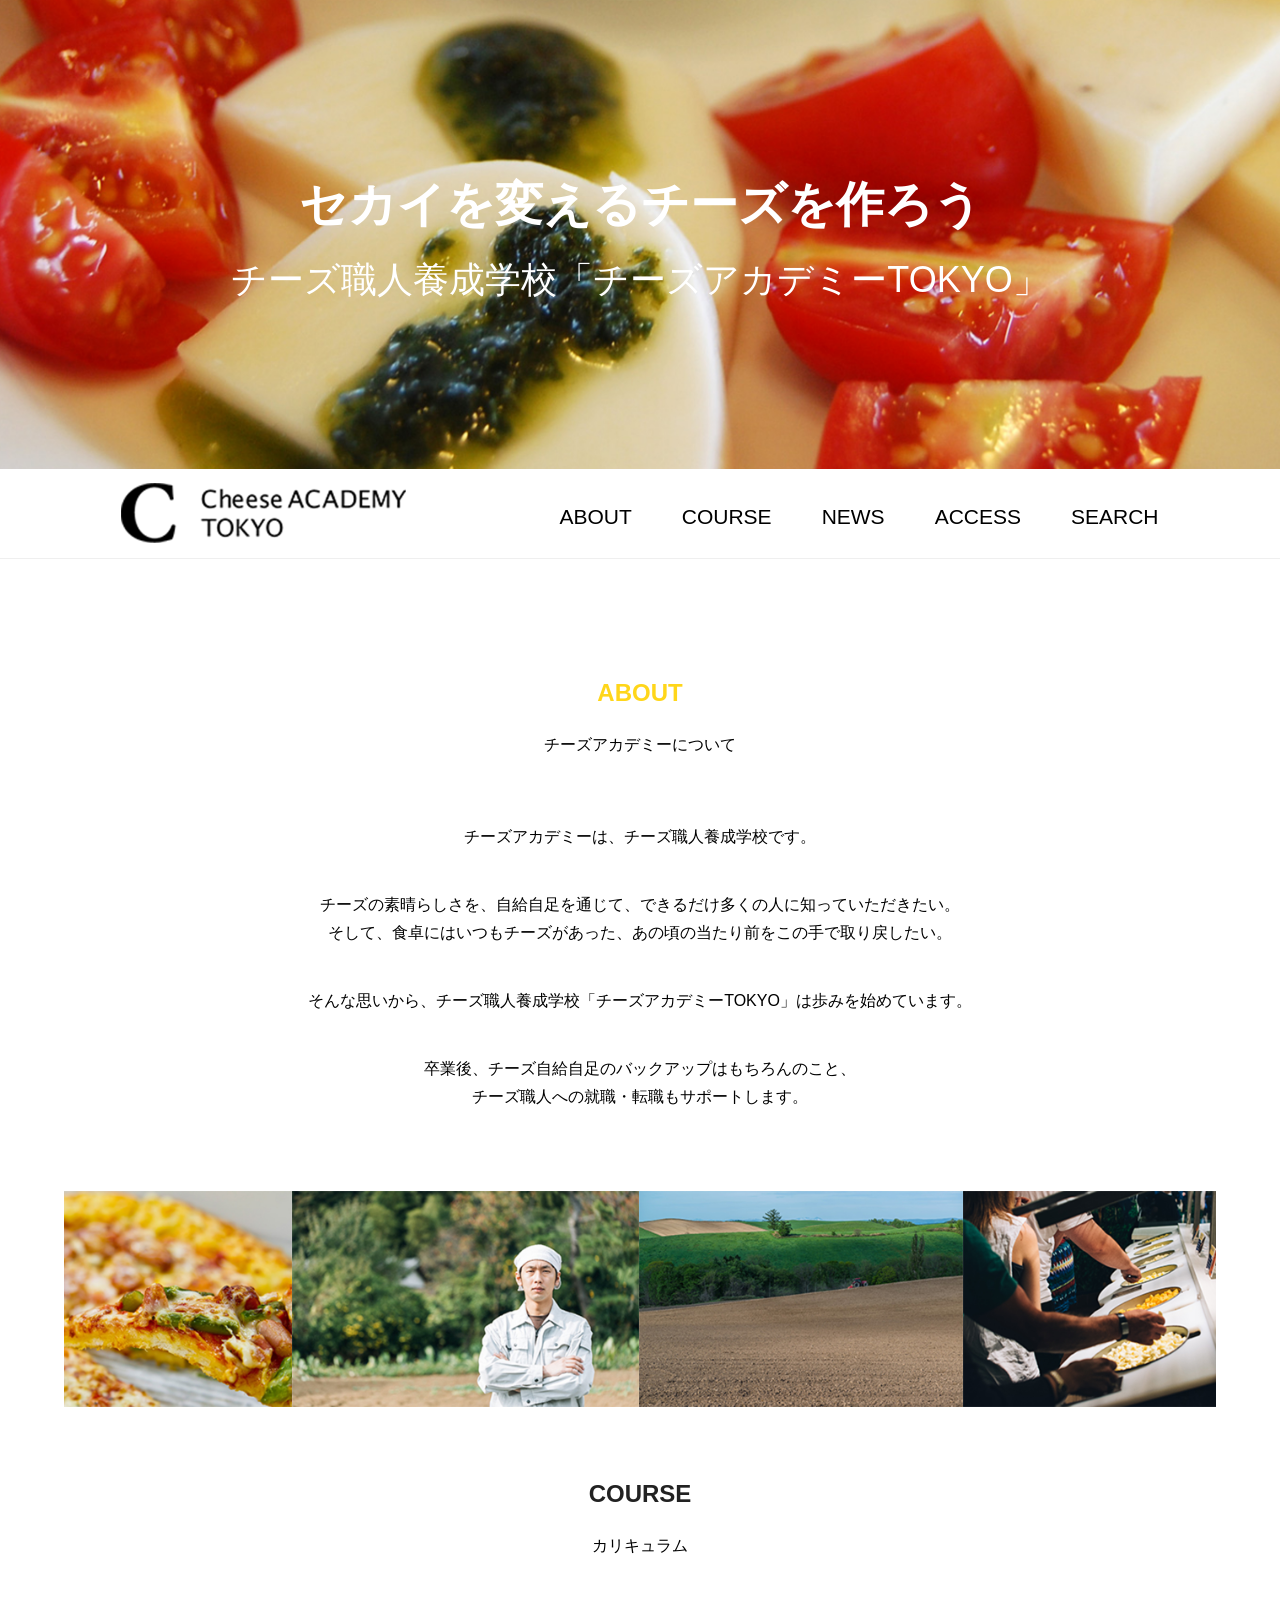
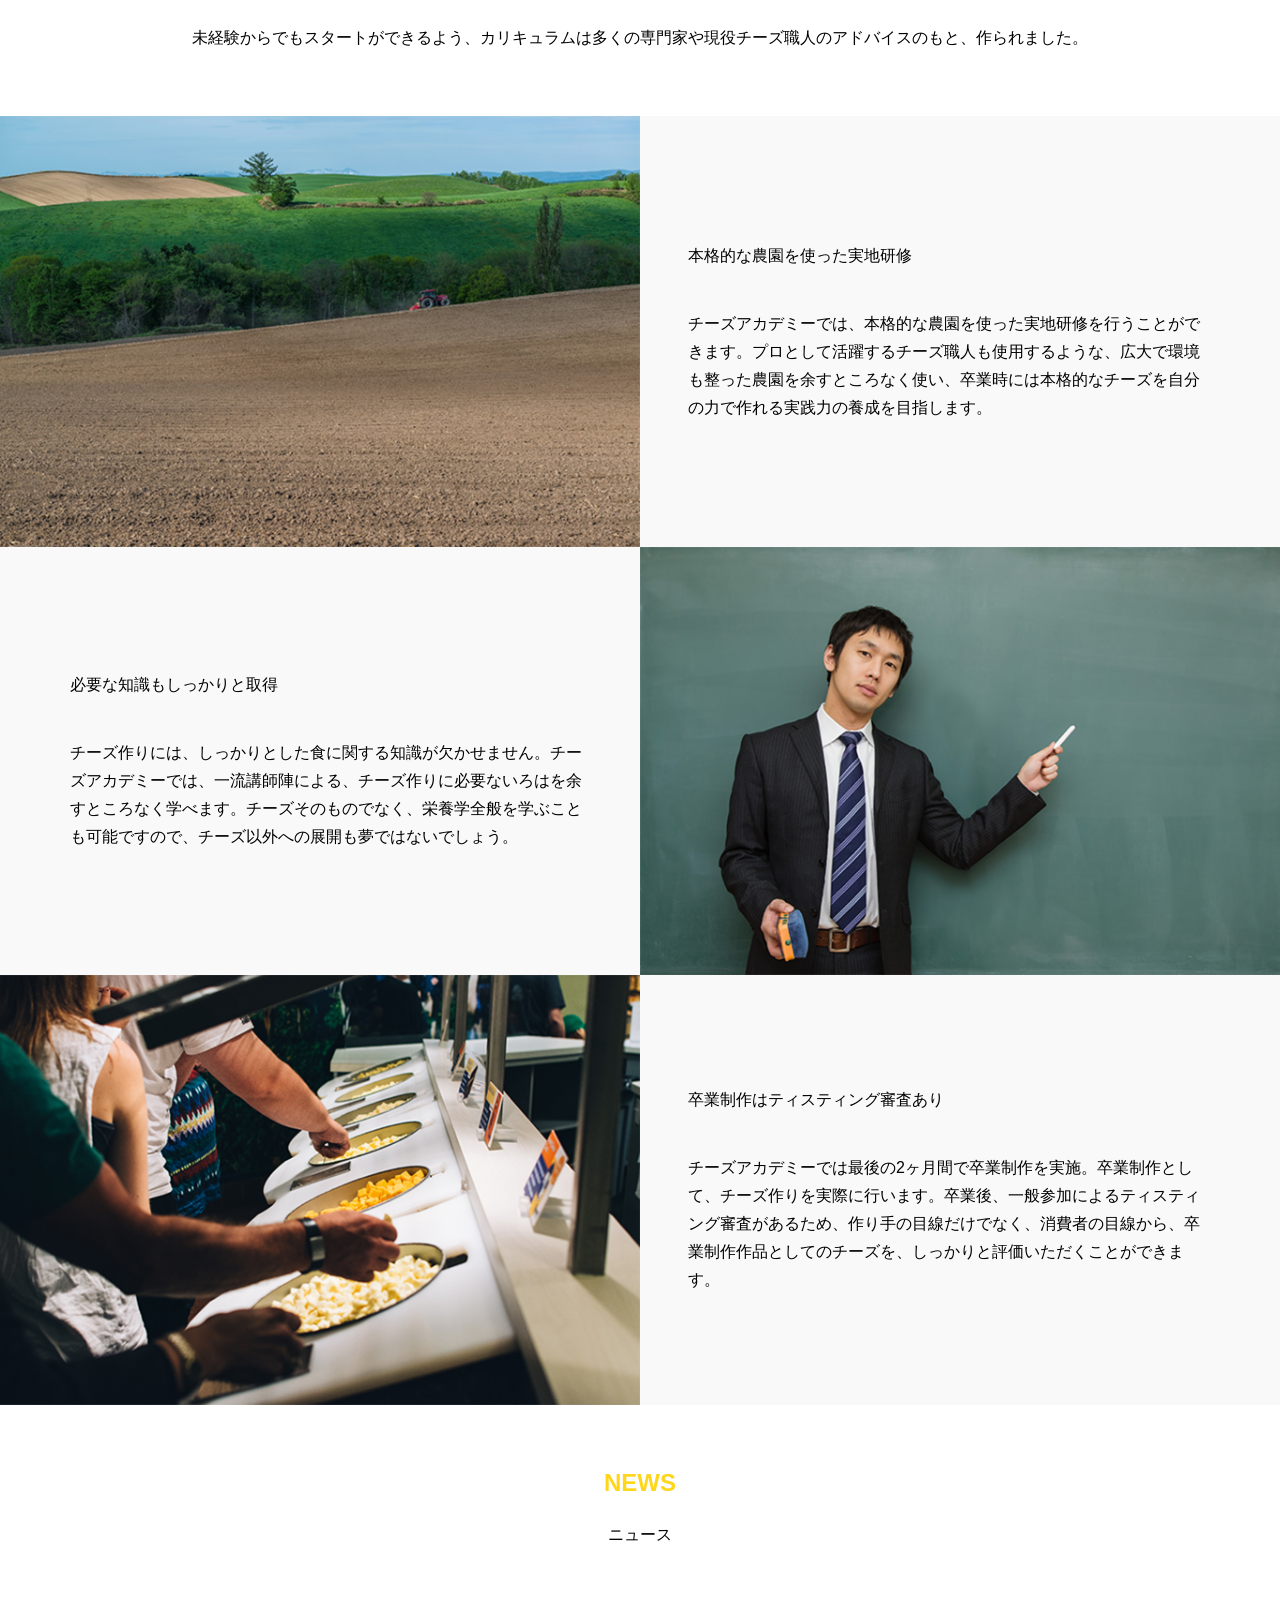
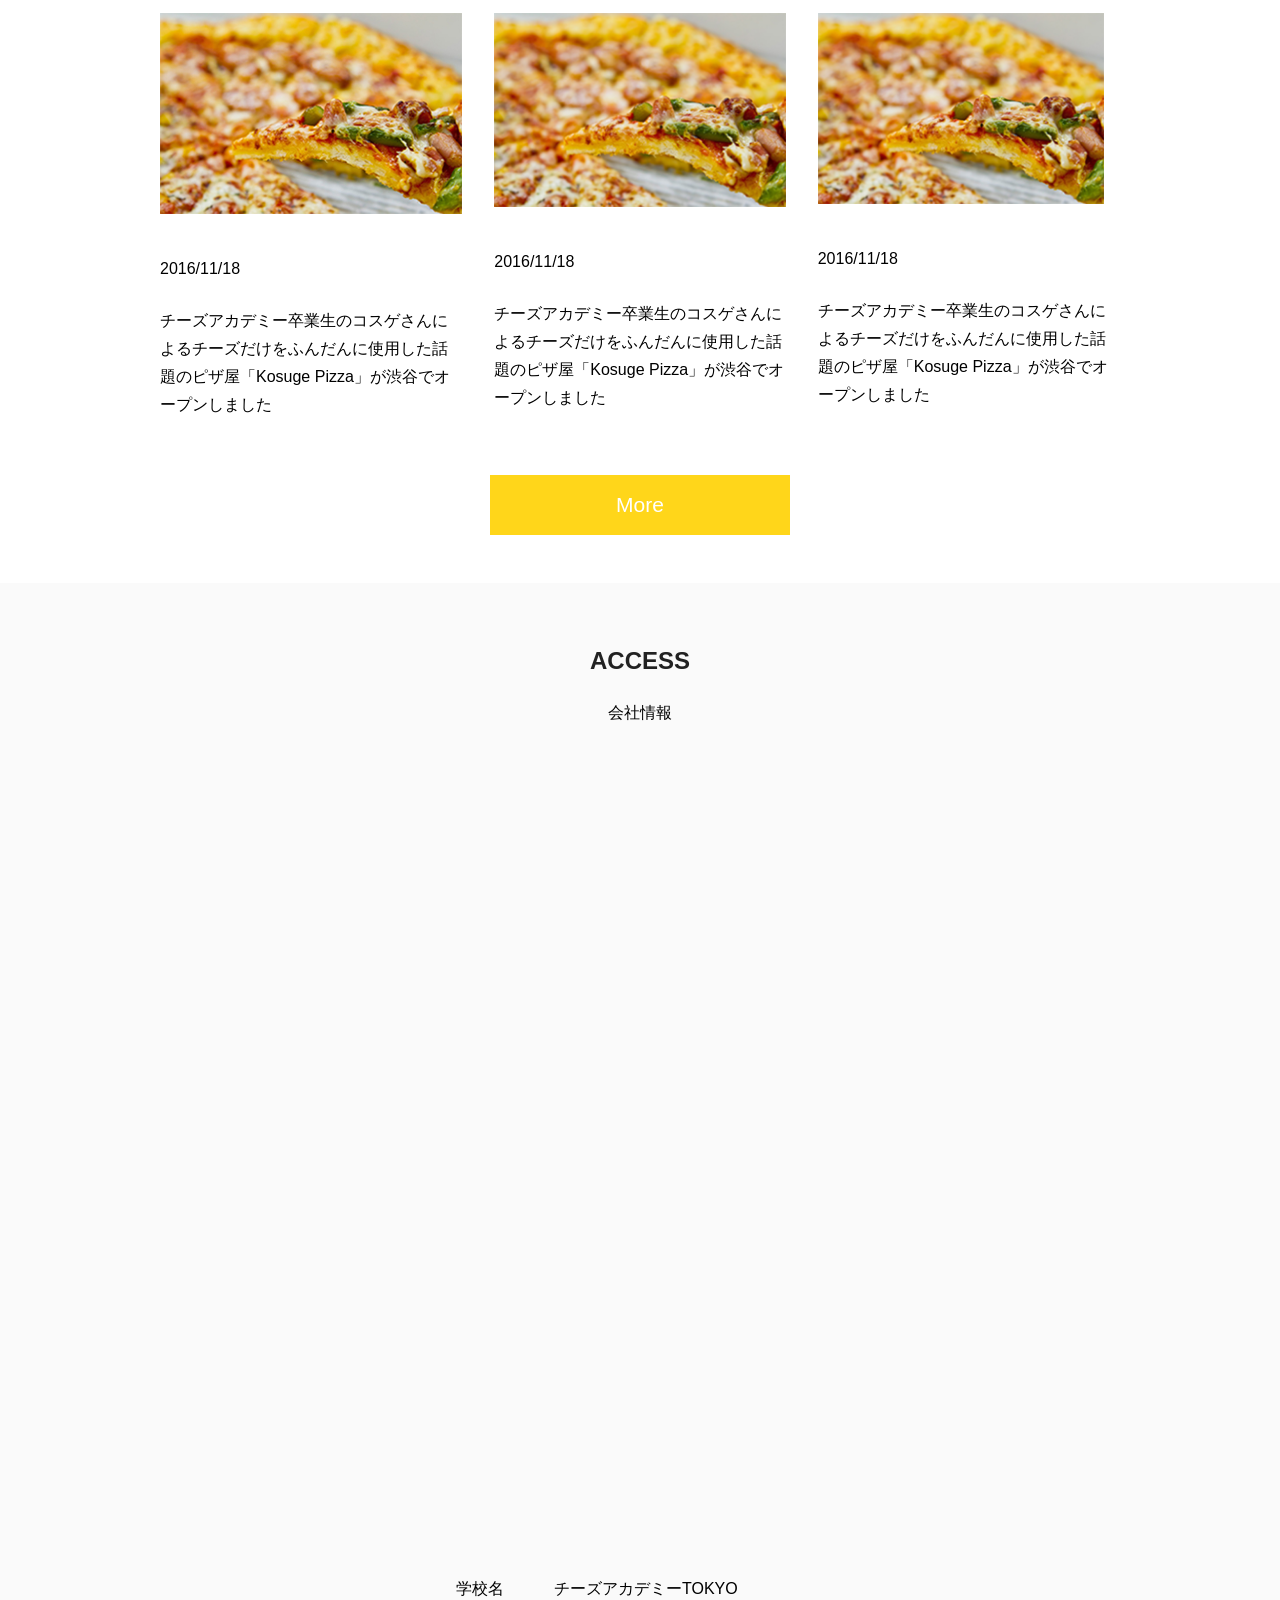
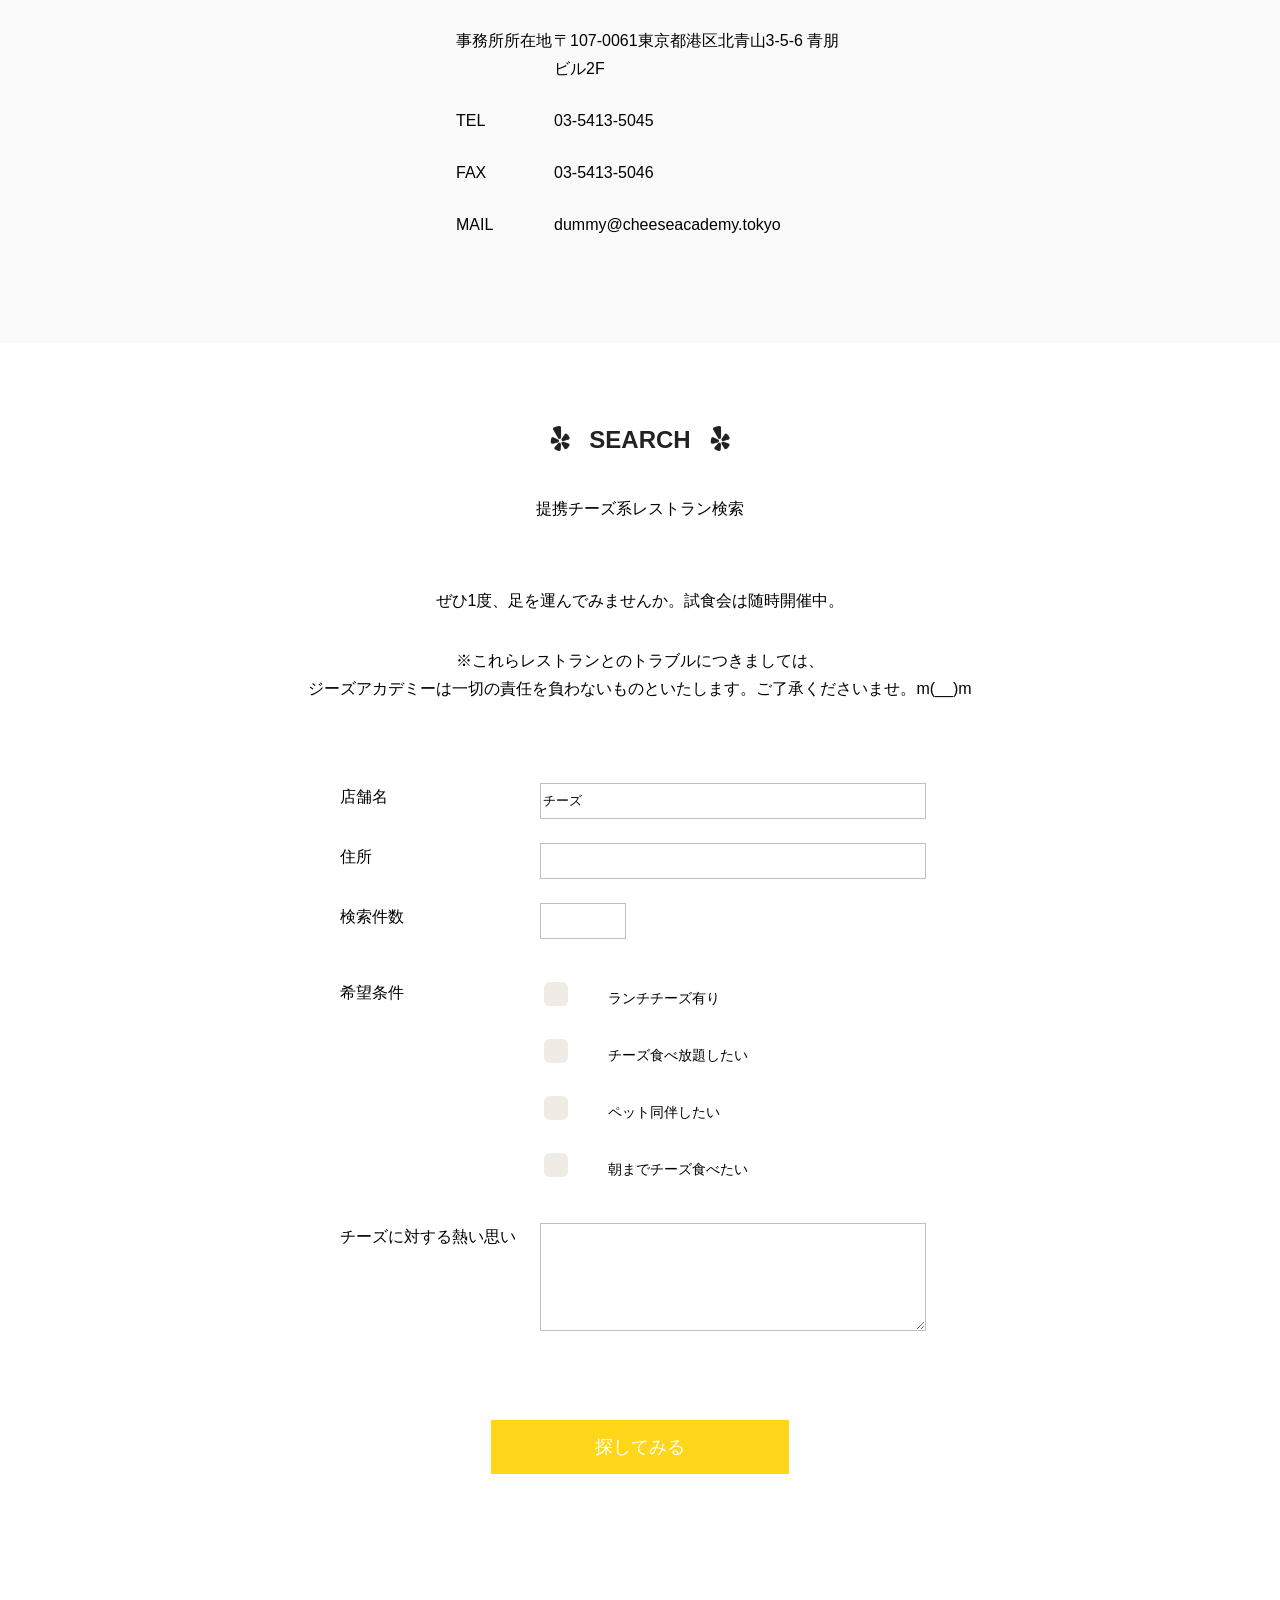
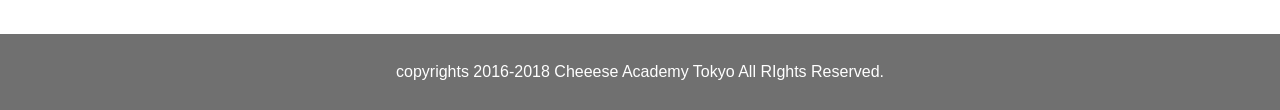
==== commit c78ea854: "Update index.html" ====
--- a/index.html
+++ b/index.html
@@ -6,7 +6,7 @@
     <meta http-equiv="X-UA-Compatible" content="ie=edge">
     <title>チーズアカデミー</title>
     <meta name="description"
-    content="世界を変えるチーズを作ろう。チーズアカデミーは、チーズ職人を養成するための学校です。">
+    content="世界を変えるチーズを作ろう。チーズアカデミーは、チーズ職人を養成するための学校です??">
     <meta name="format-detection" content="telephone=no">
     <meta property="og:title" content="チーズアカデミー">
     <meta property="og:type" content="website" />
@@ -251,4 +251,4 @@
 
 
 </body>
-</html>+</html>
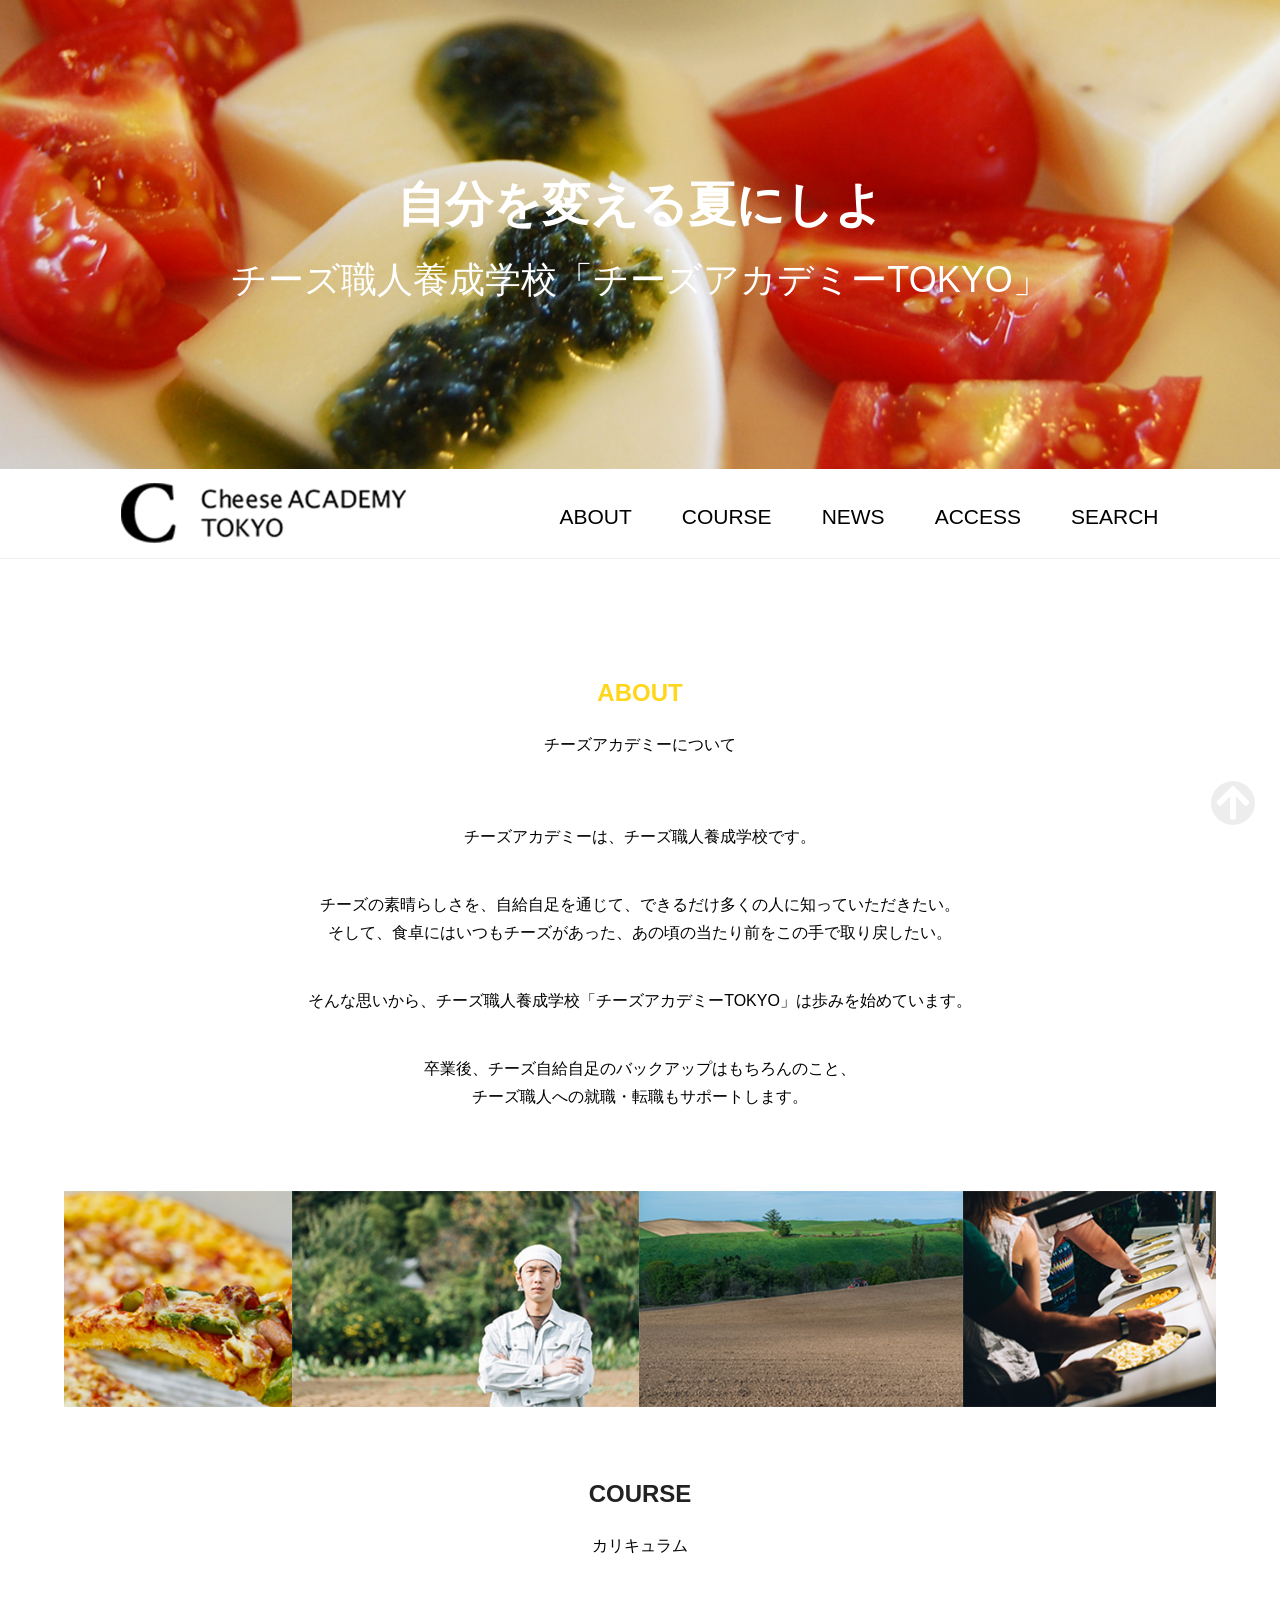
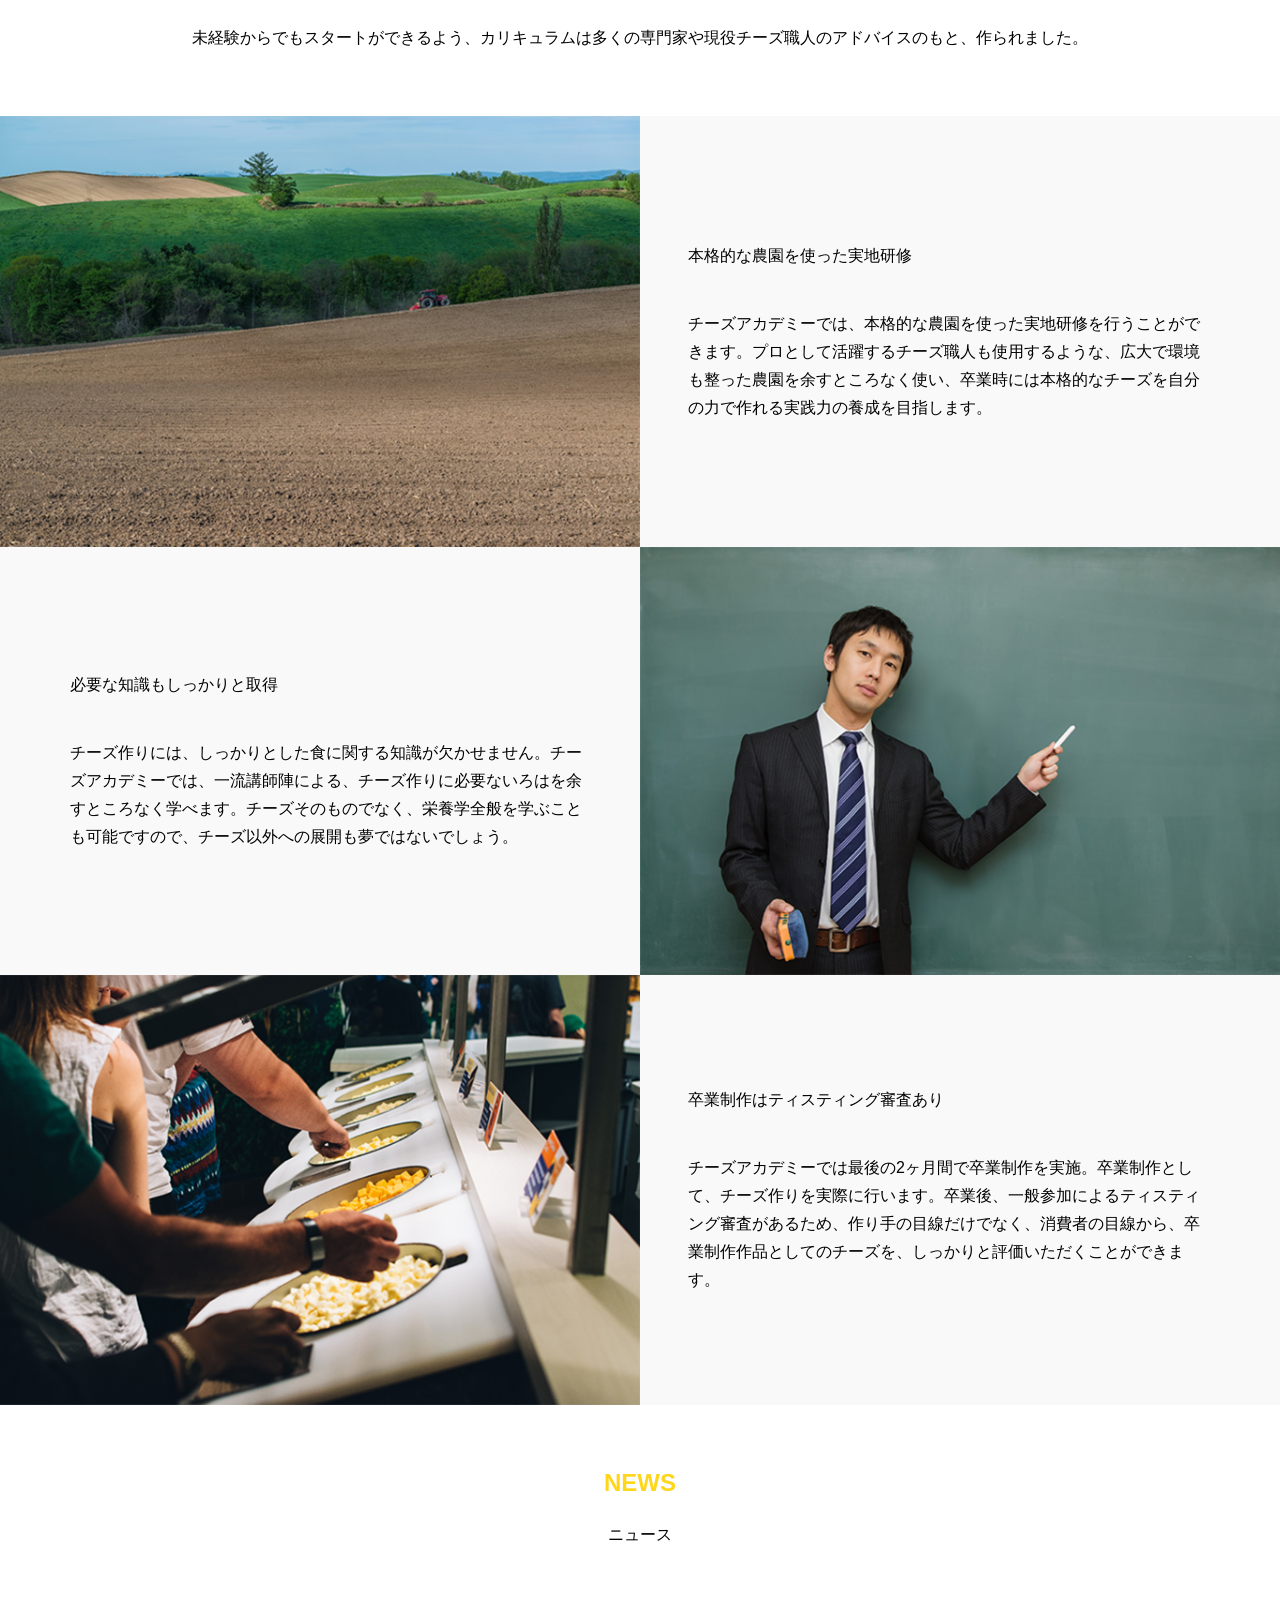
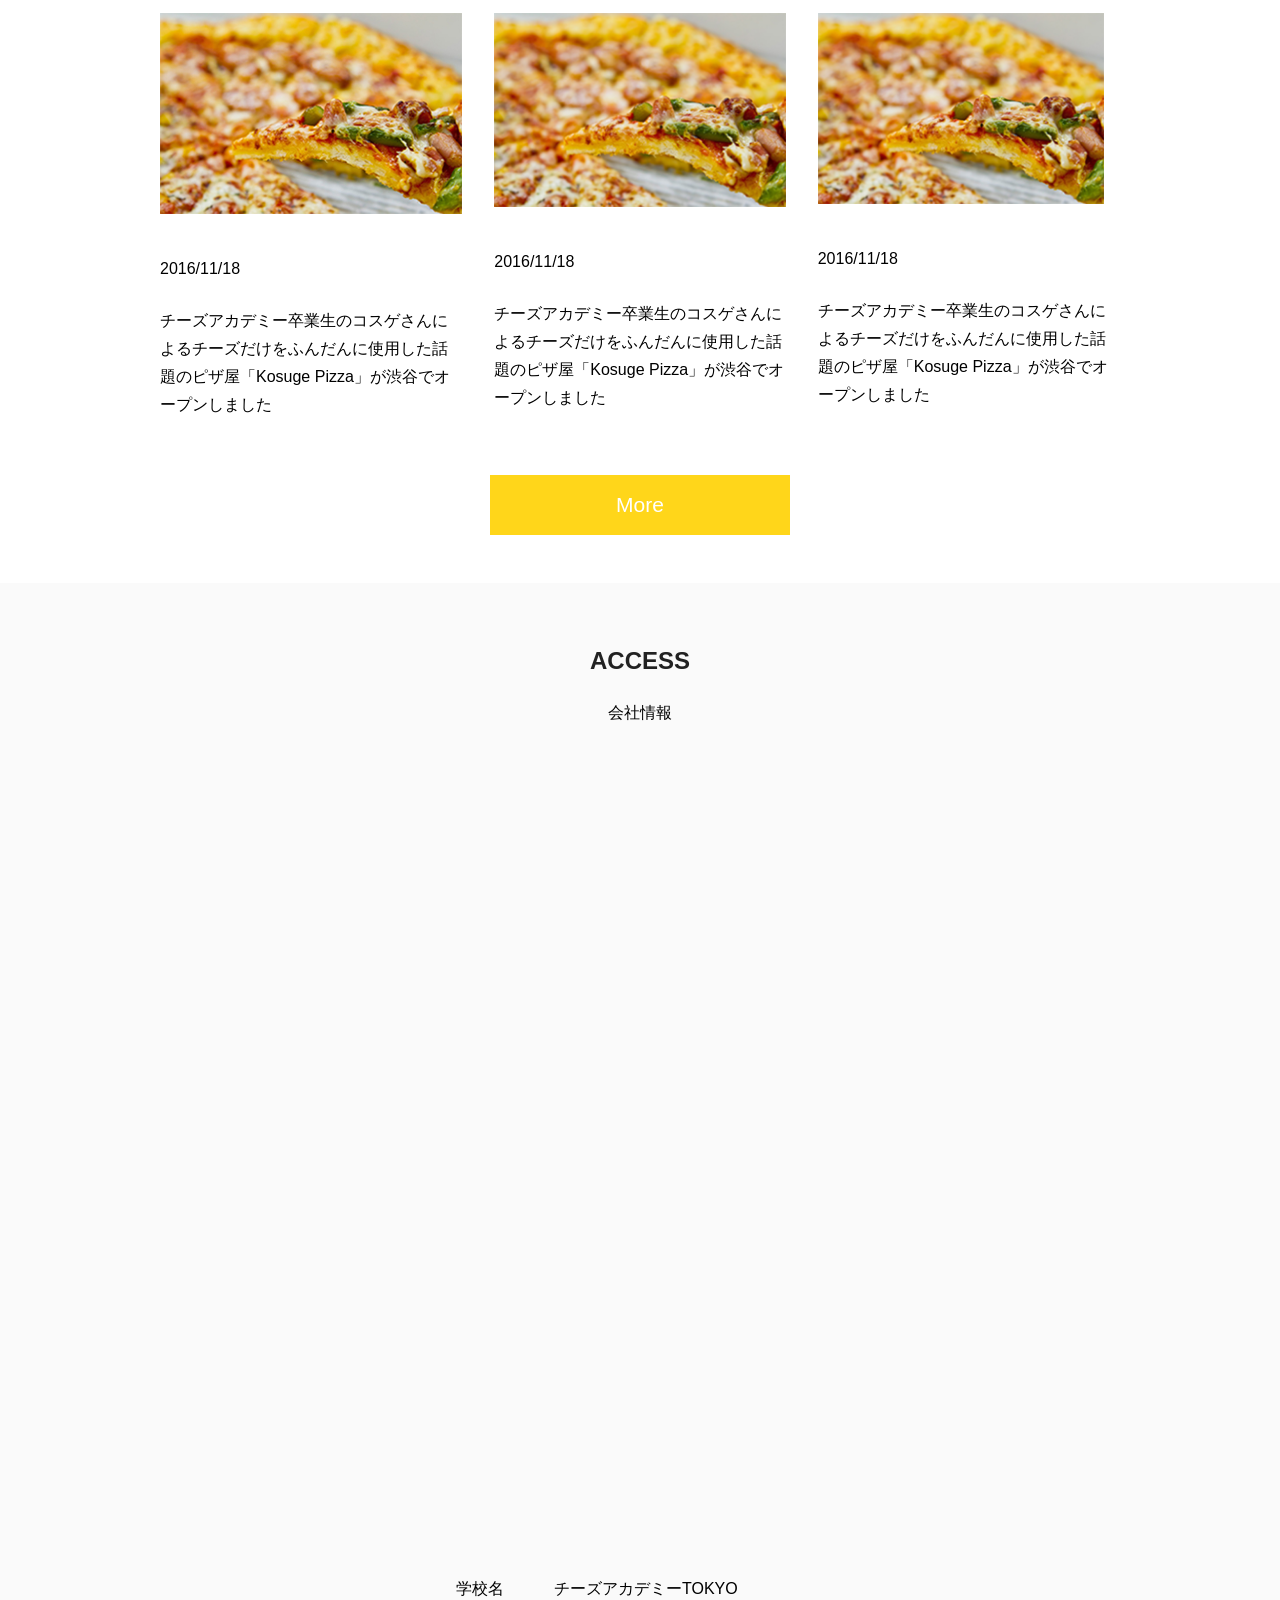
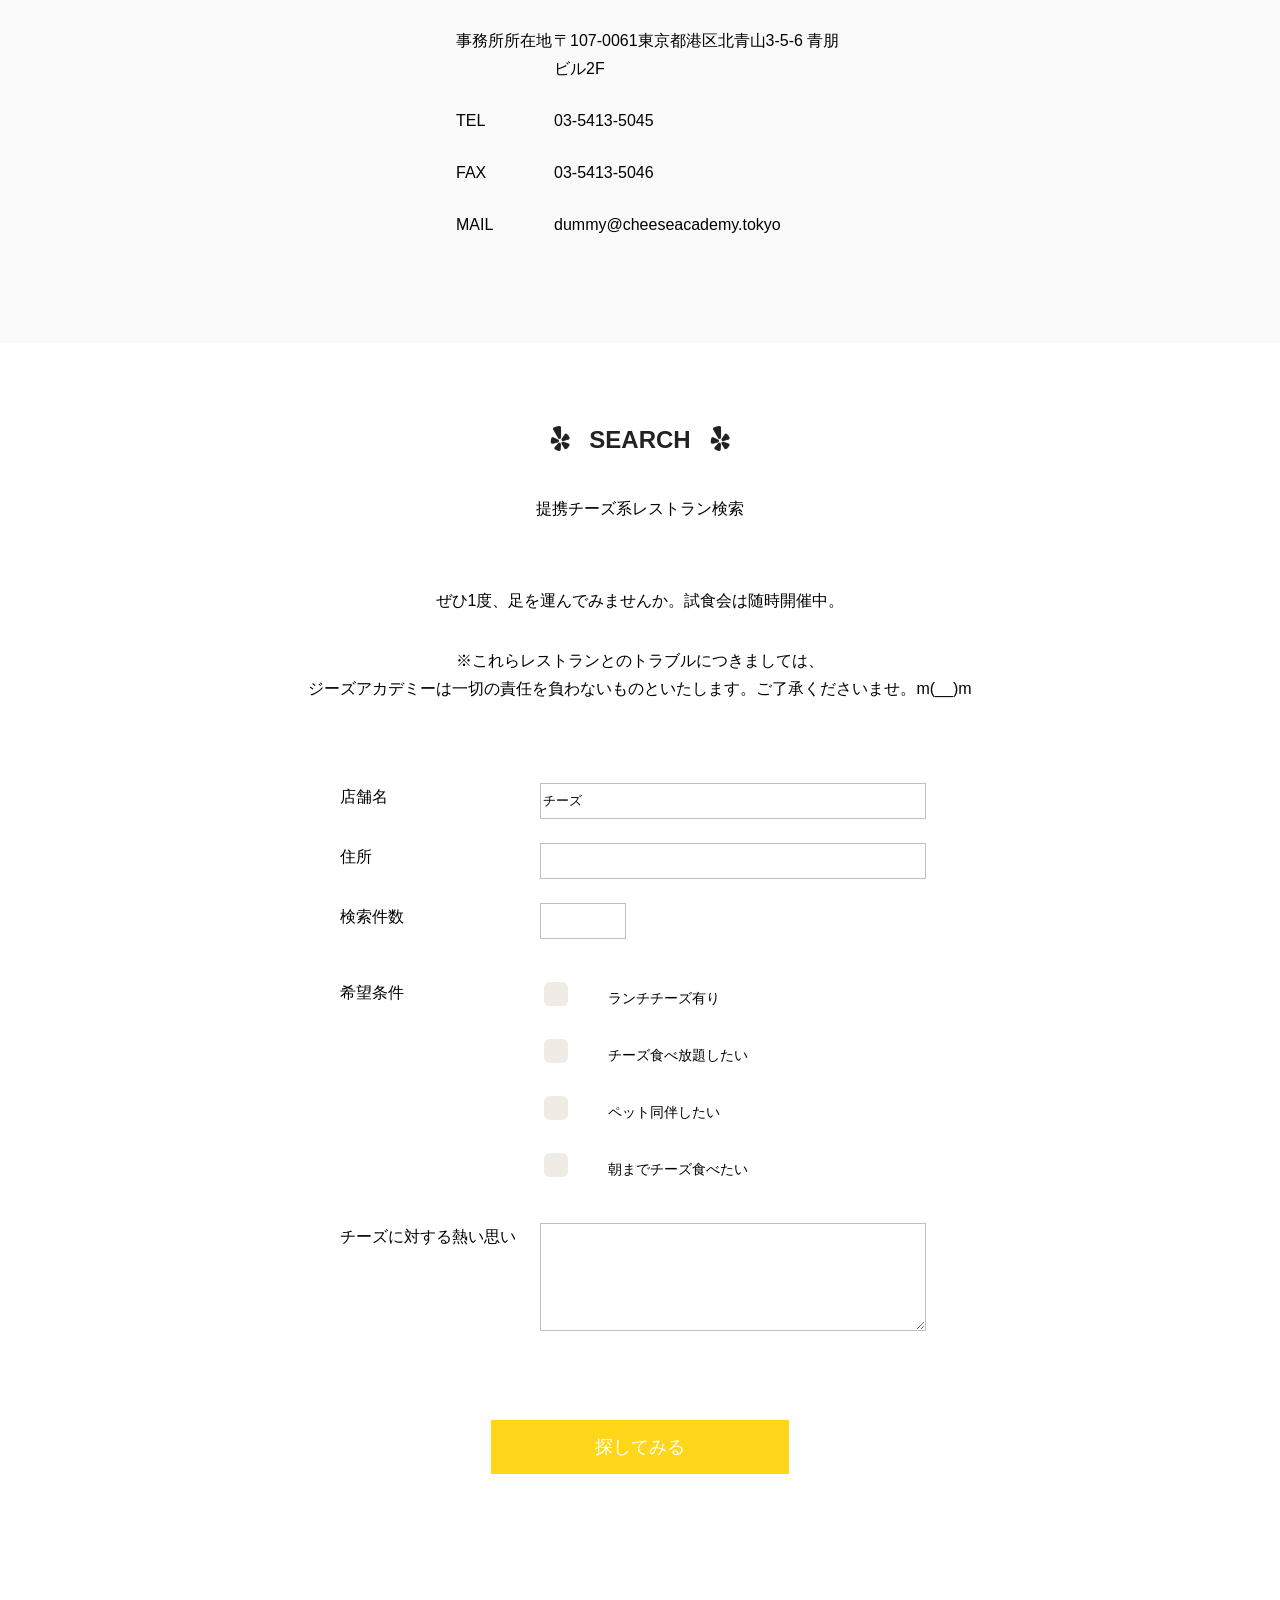
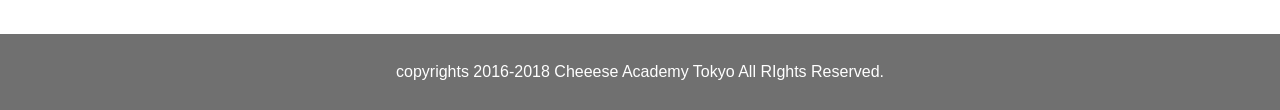
==== commit 8bbc80e3: "first" ====
--- a/index.html
+++ b/index.html
@@ -31,7 +31,7 @@
             <img src="images/pc/header/hero_img.jpg" alt="" class="hero-img-pc">
             <img src="images/mobile/header/hero_image__mobile.jpg" alt="" class="hero-img-mobile">
             <div class="header-wrapper">
-                <h1>セカイを変えるチーズを作ろう</h1>
+                <h1>自分を変える夏にしよ</h1>
                 <p class=header-text>チーズ職人養成学校「チーズアカデミーTOKYO」</p>
             </div>
         </div>
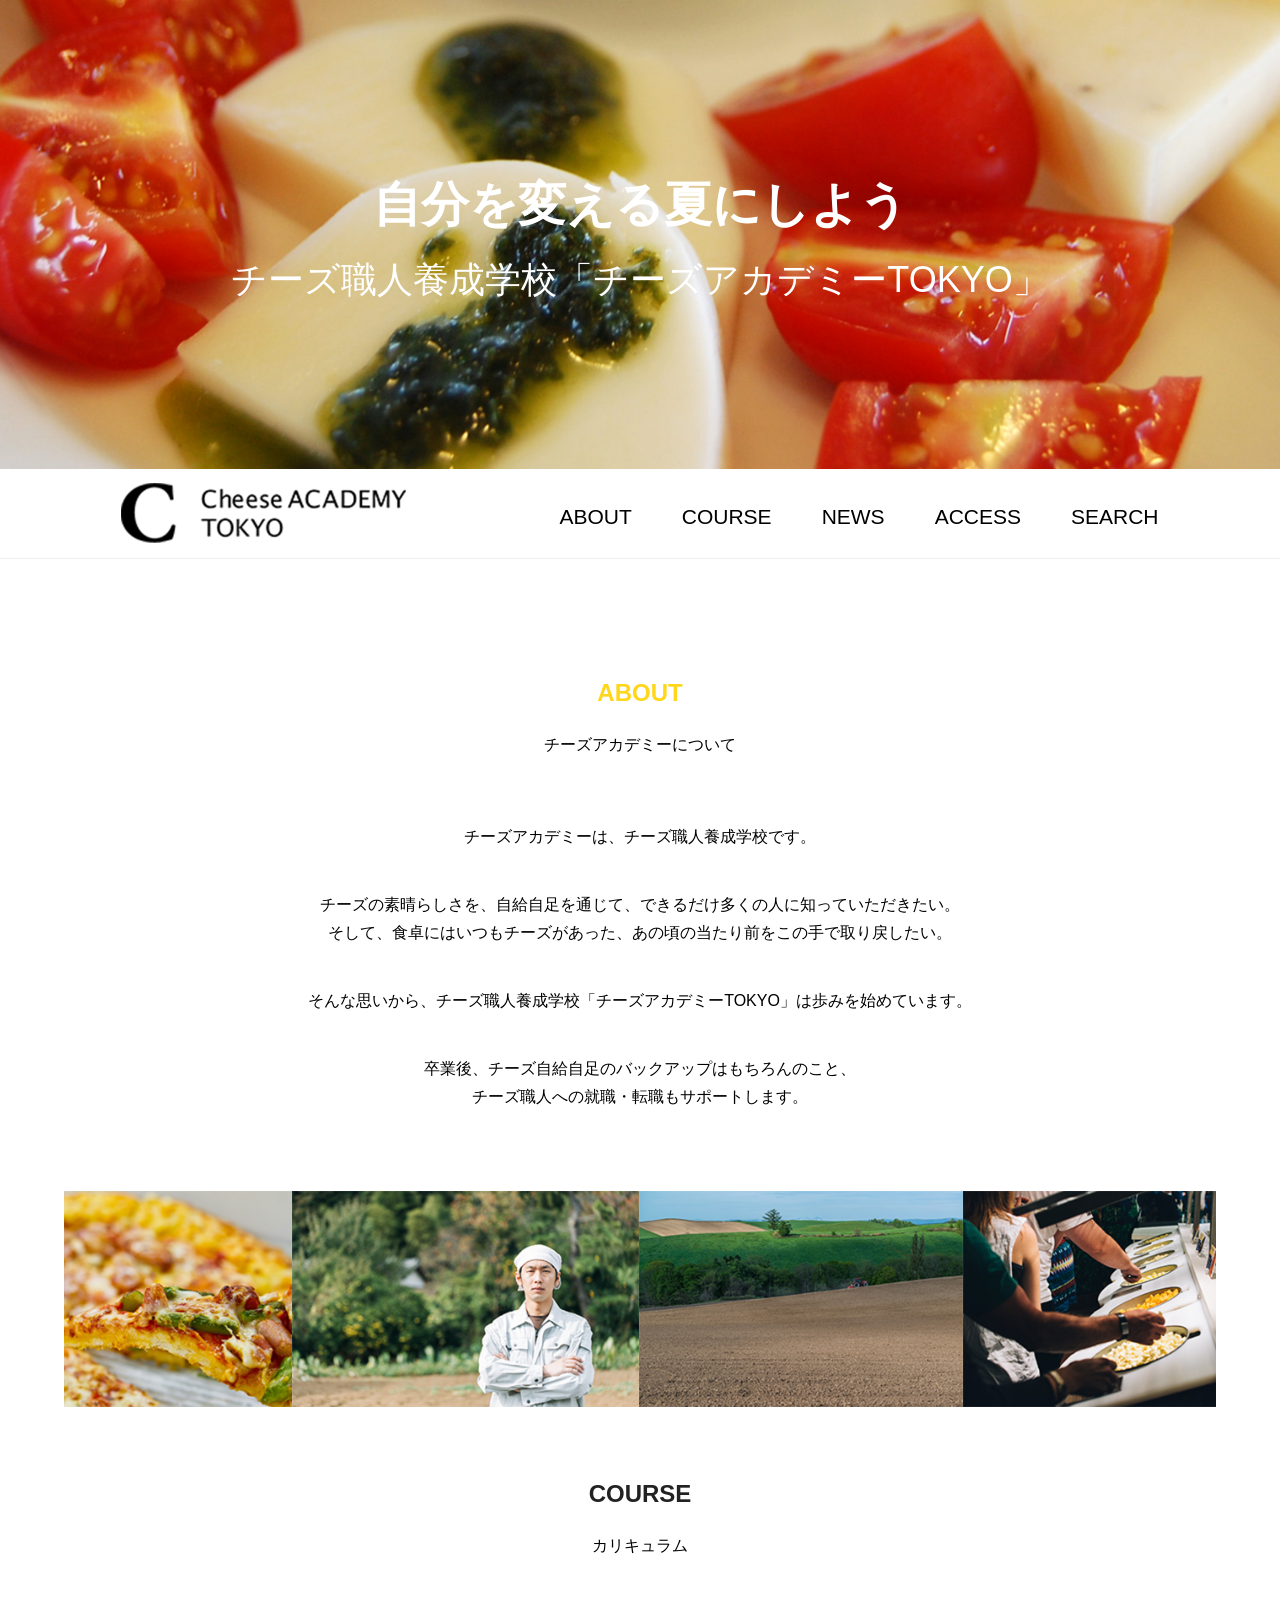
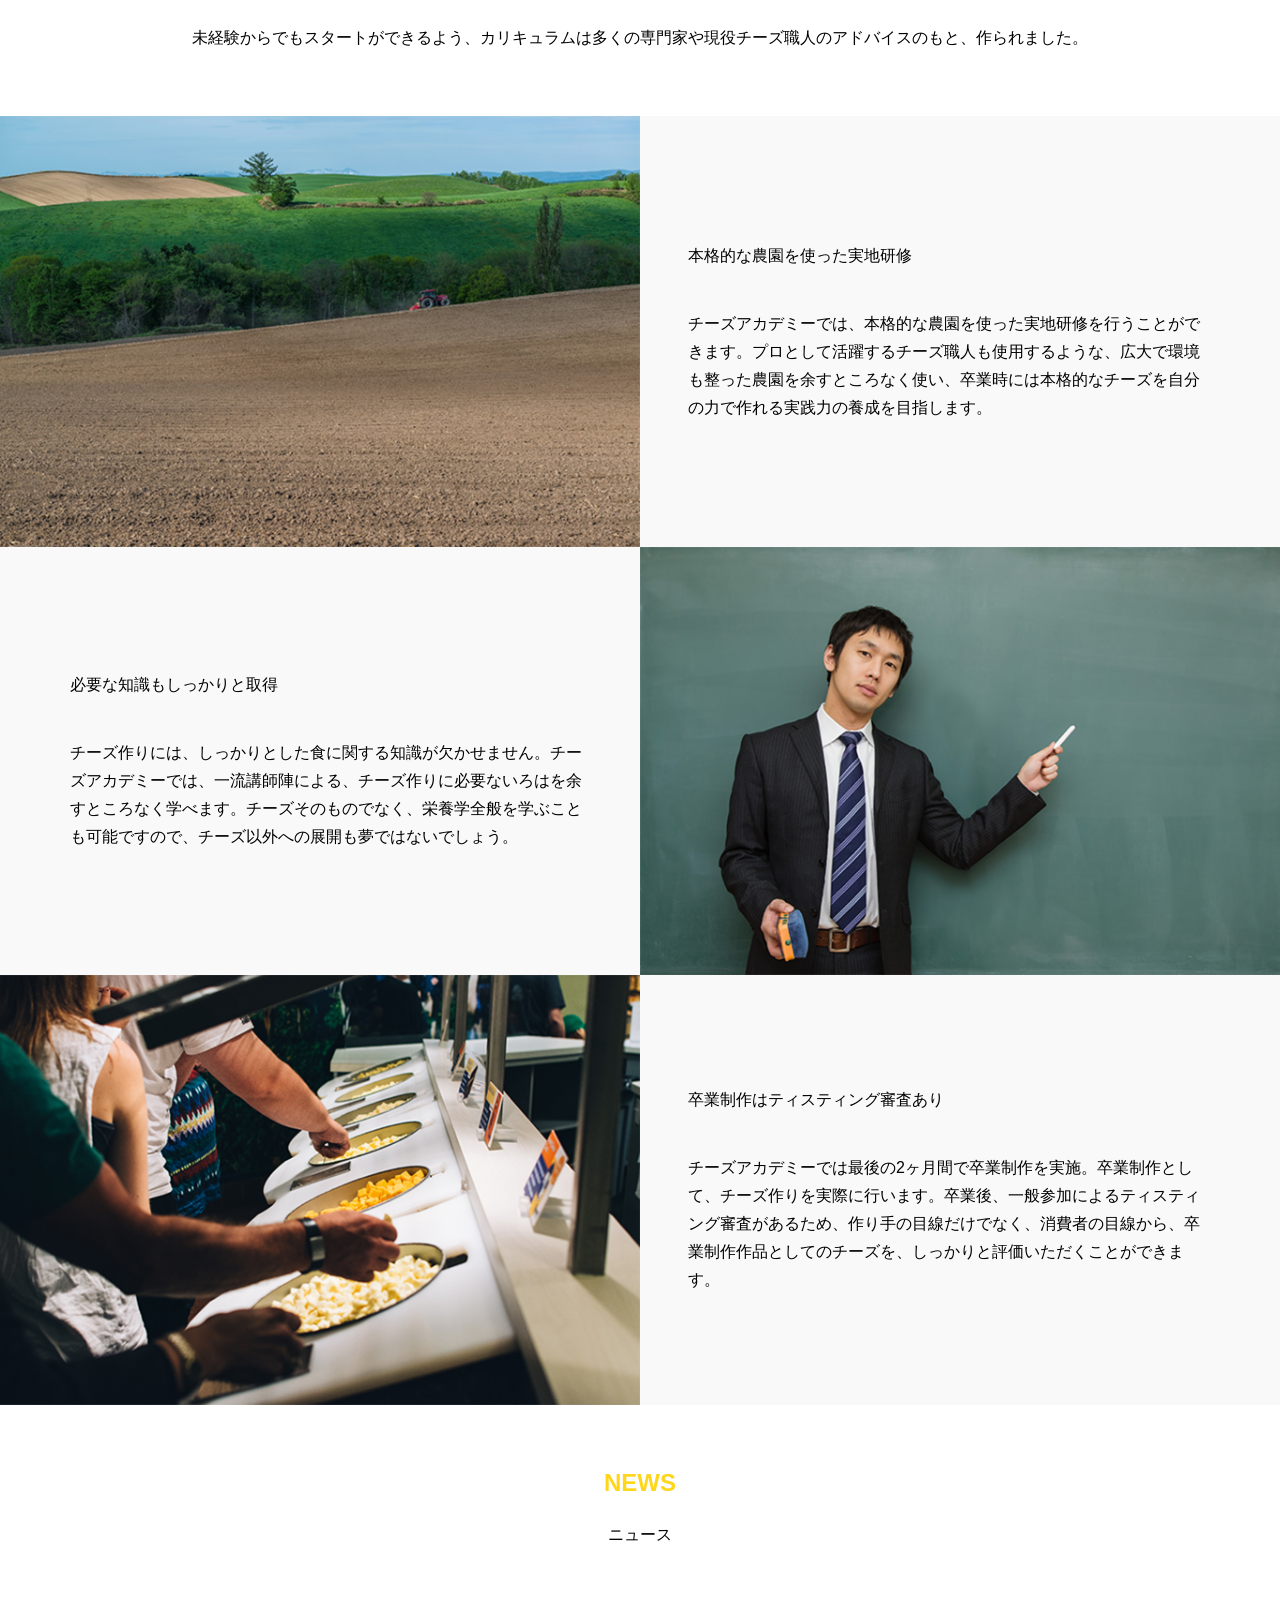
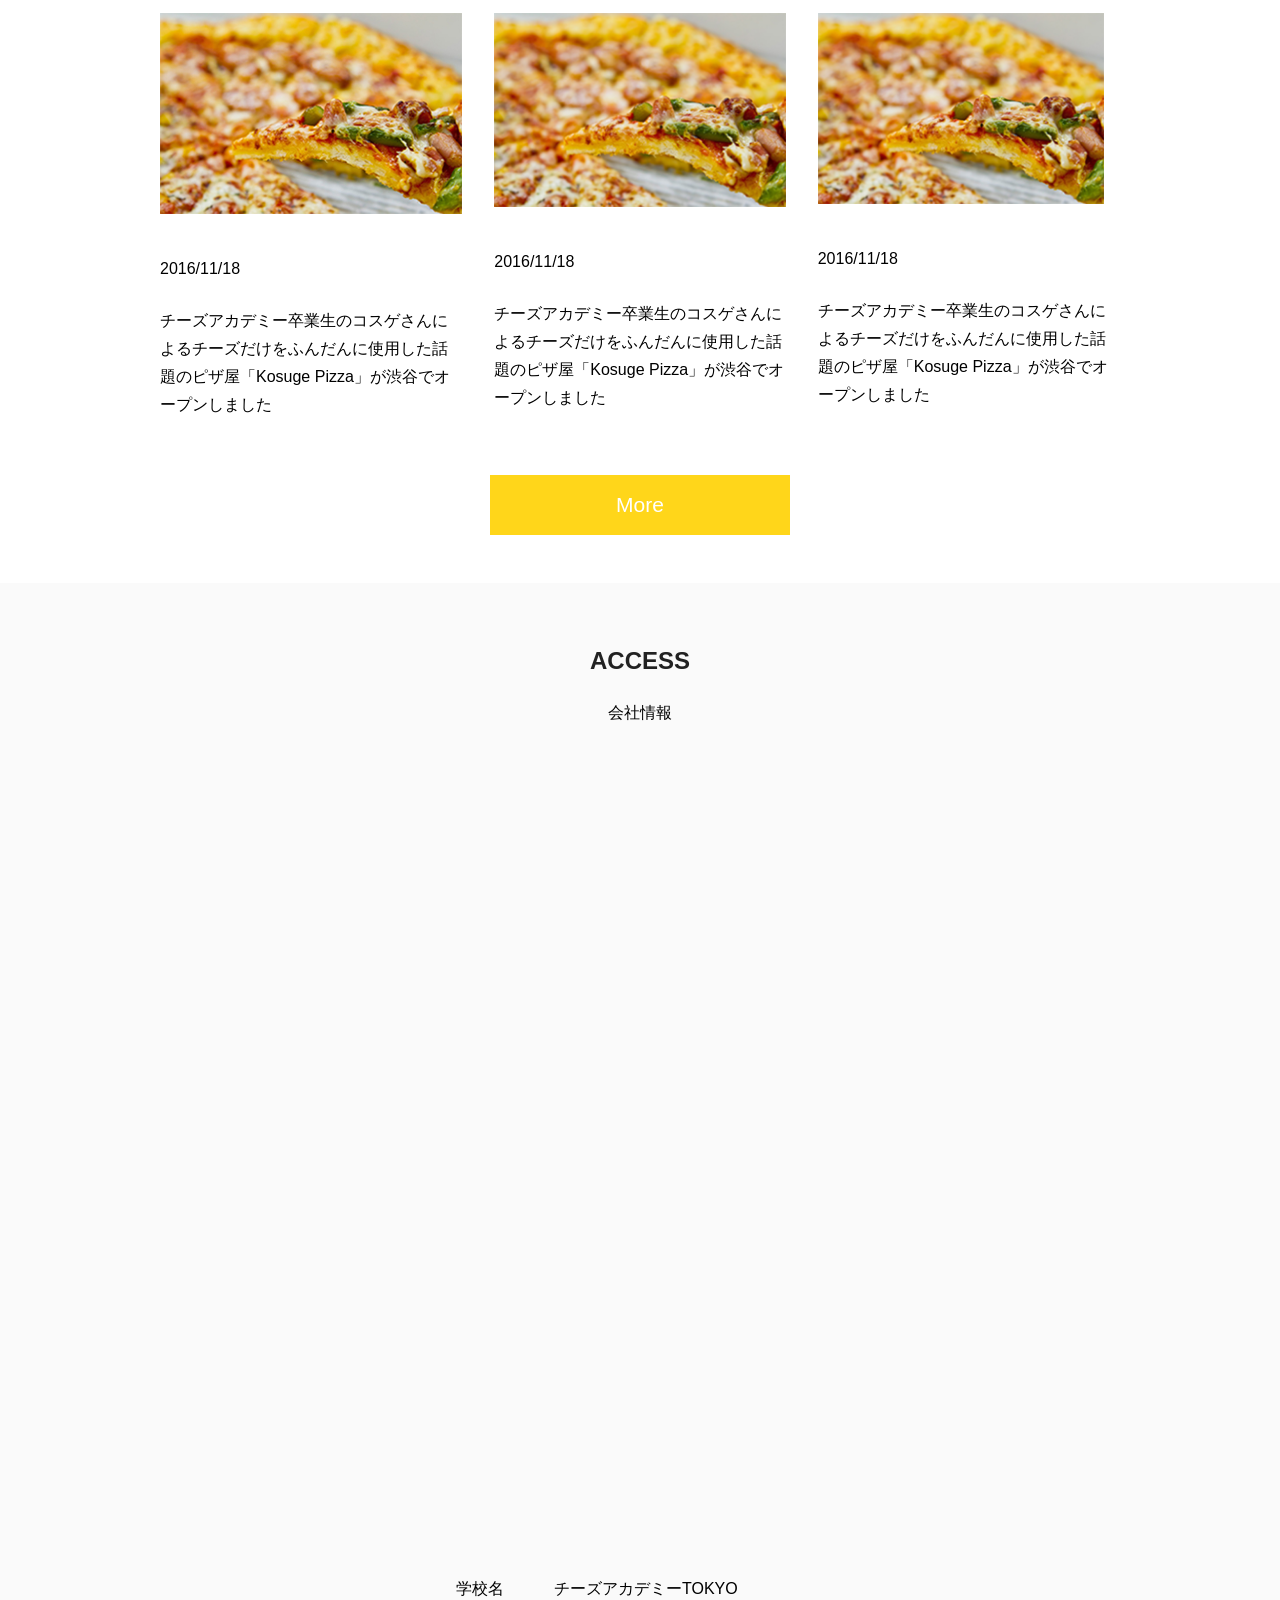
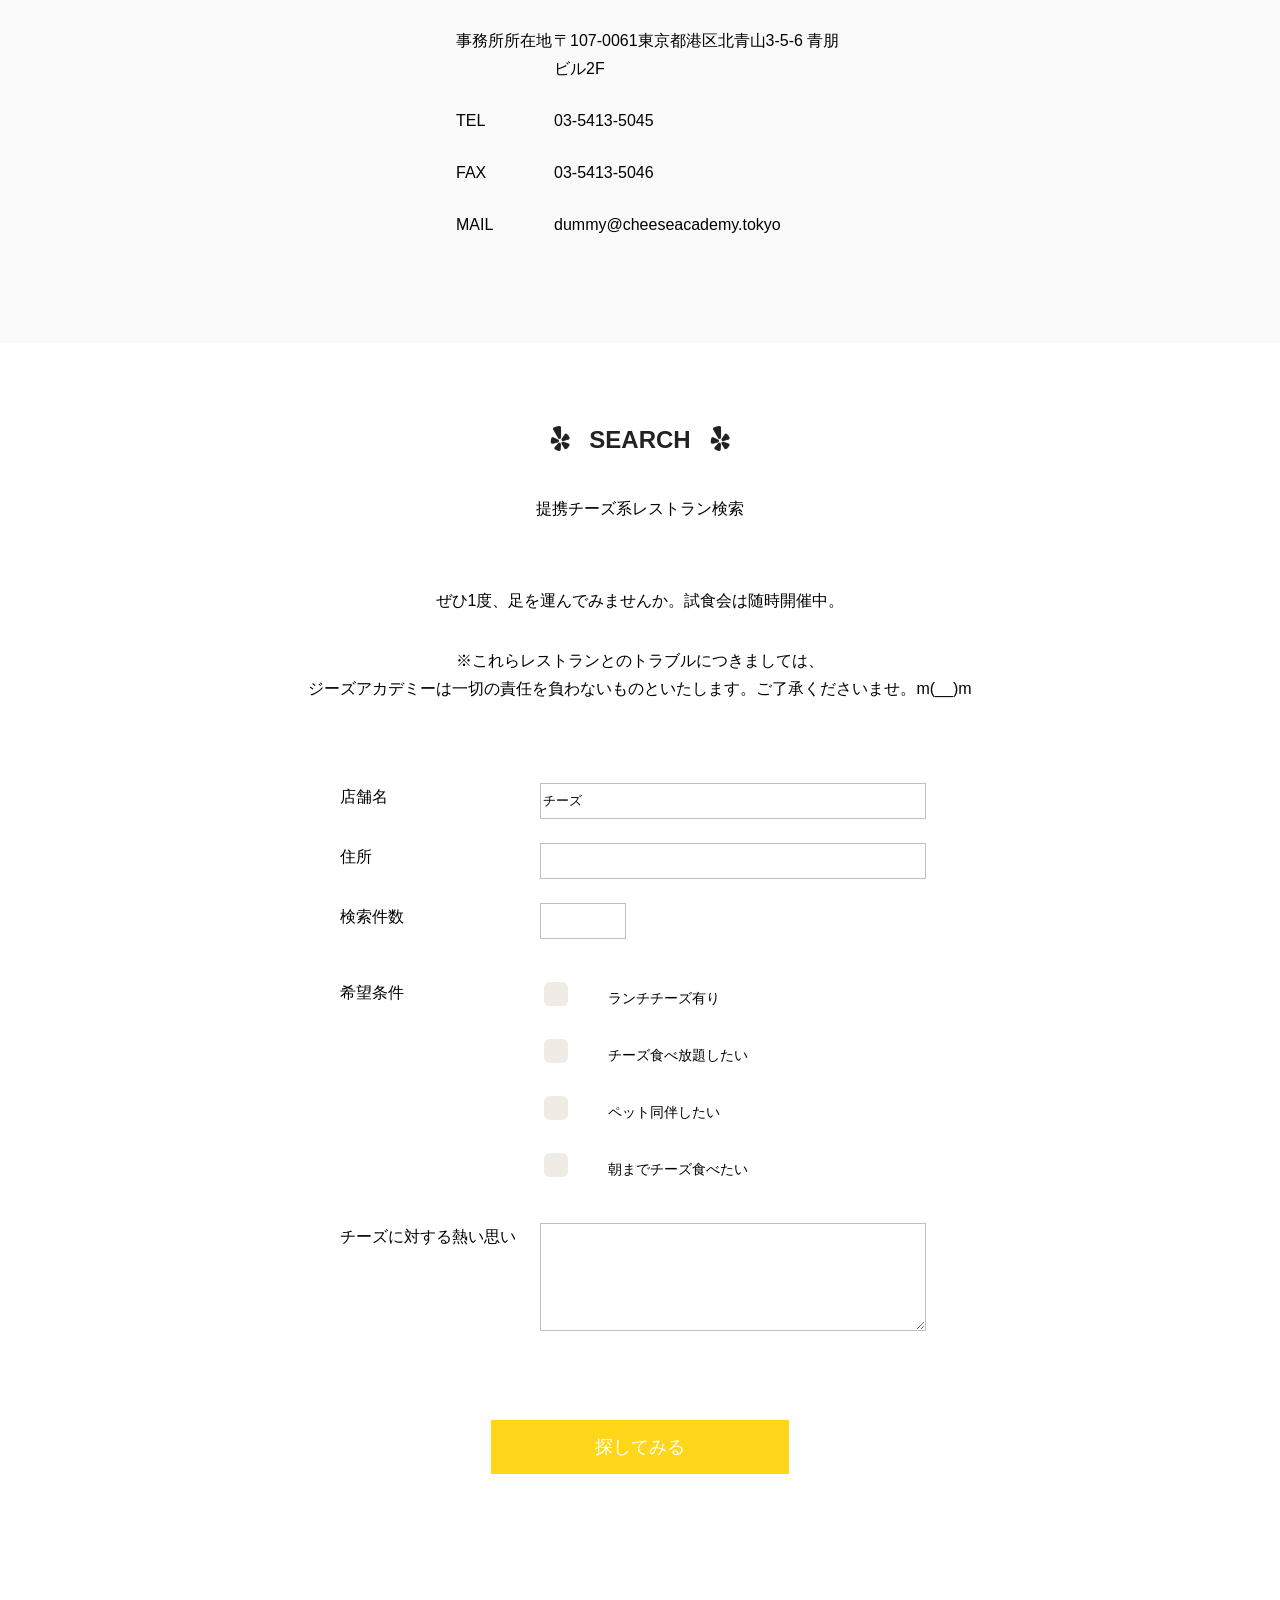
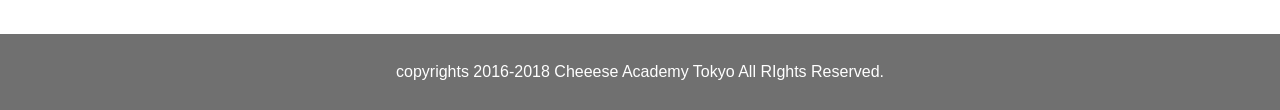
==== commit 742bdd34: "modified title" ====
--- a/index.html
+++ b/index.html
@@ -31,7 +31,7 @@
             <img src="images/pc/header/hero_img.jpg" alt="" class="hero-img-pc">
             <img src="images/mobile/header/hero_image__mobile.jpg" alt="" class="hero-img-mobile">
             <div class="header-wrapper">
-                <h1>自分を変える夏にしよ</h1>
+                <h1>自分を変える夏にしよう</h1>
                 <p class=header-text>チーズ職人養成学校「チーズアカデミーTOKYO」</p>
             </div>
         </div>
